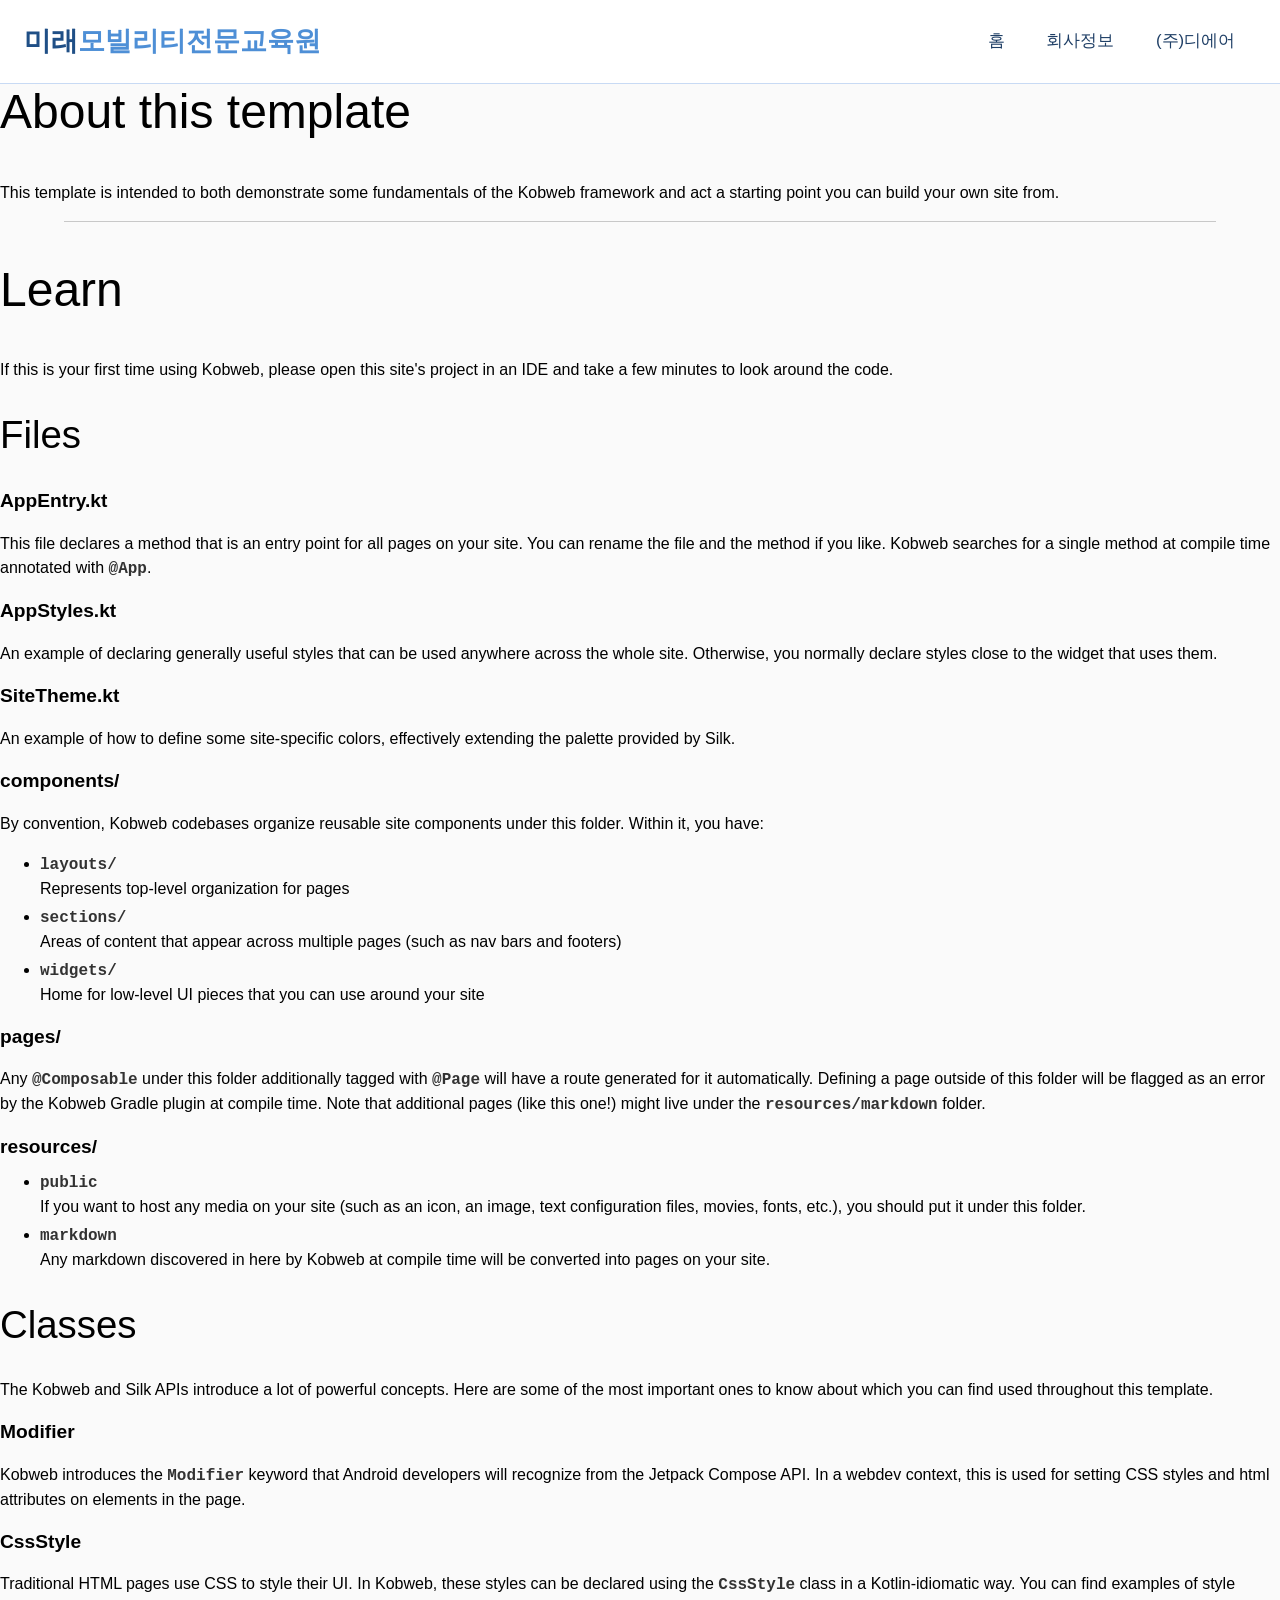
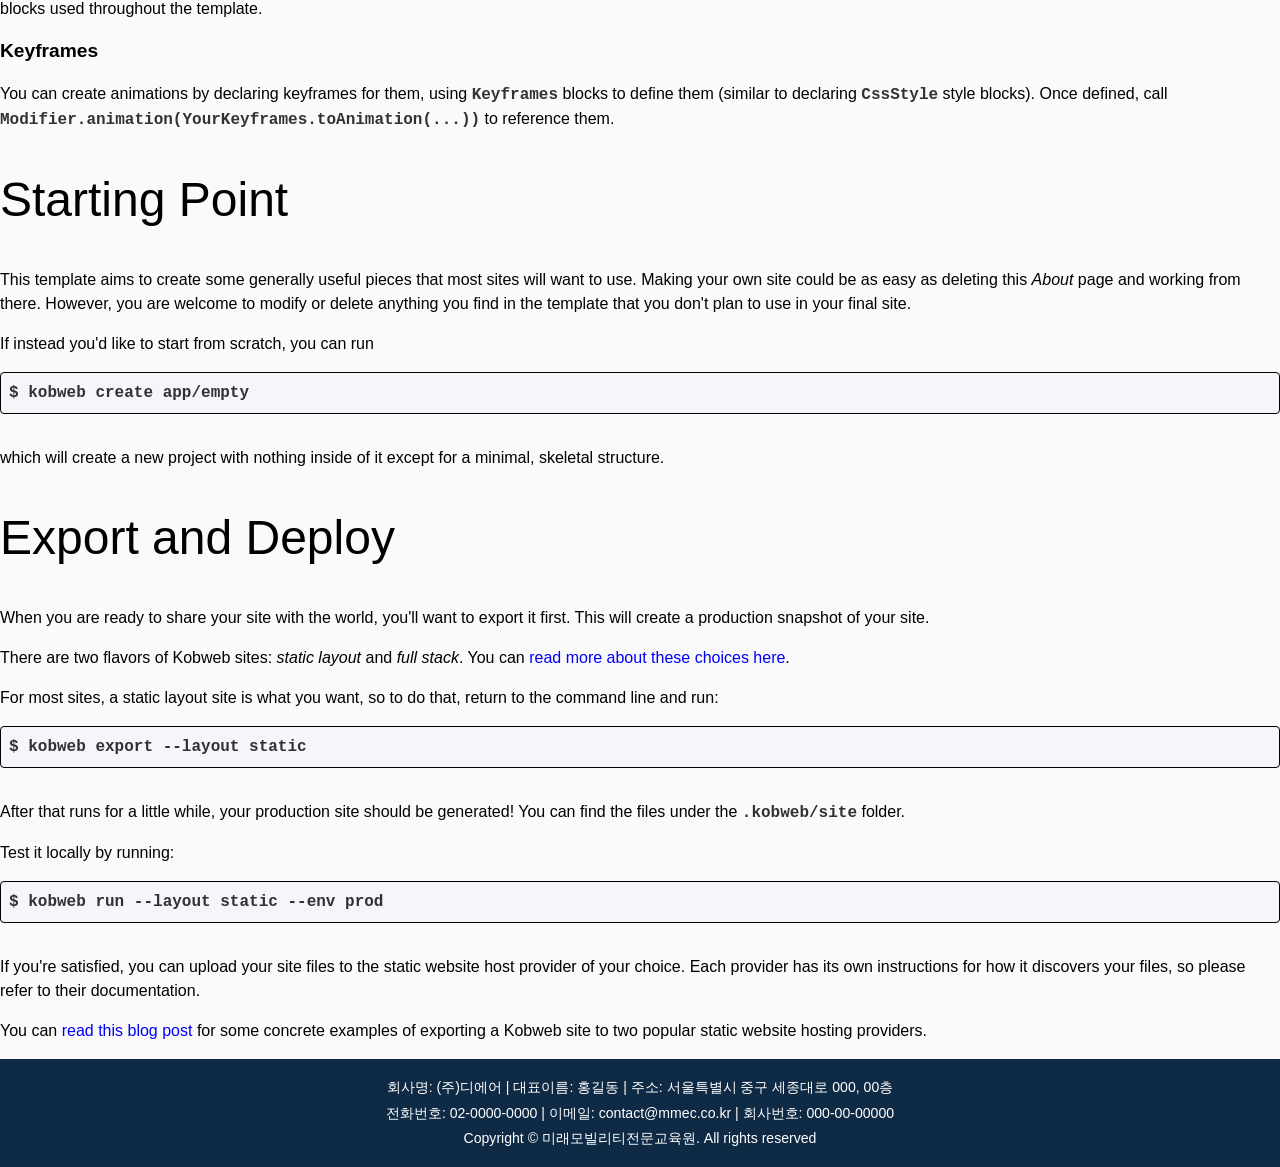
==== about.html @ 11bd6bbd "Add files via upload" ====
<!doctype html>
<html lang="en" class="silk-light">
 <head>
  <meta http-equiv="Content-Type" content="text/html; charset=UTF-8">
  <title>미래모빌리티전문교육원 - About</title>
  <meta content="Powered by Kobweb" name="description">
  <link href="/favicon.ico" rel="icon">
  <meta content="width=device-width, initial-scale=1" name="viewport">
 </head>
 <body>
  <div id="_kobweb-root" style="width: 100%; height: 100%;">
   <style>@layer reset-compat, reset, kobweb-compose-compat, kobweb-compose, base-compat, base, component-styles-compat, component-styles, component-variants-compat, component-variants, restricted-styles-compat, restricted-styles, general-styles-compat, general-styles;@layer reset {  html, body { padding: 0px; margin: 0px; }  * { box-sizing: border-box; }}</style>
   <style>@layer reset-compat, reset, kobweb-compose-compat, kobweb-compose, base-compat, base, component-styles-compat, component-styles, component-variants-compat, component-variants, restricted-styles-compat, restricted-styles, general-styles-compat, general-styles;@layer kobweb-compose {  .kobweb-box { display: grid; grid-template-columns: minmax(0px, 1fr); grid-template-rows: minmax(0px, 1fr); }  .kobweb-box > * { grid-area: 1 / 1; }  .kobweb-box.kobweb-align-top-start { place-items: start; }  .kobweb-box.kobweb-align-top-center { place-items: start center; }  .kobweb-box.kobweb-align-top-end { place-items: start end; }  .kobweb-box.kobweb-align-center-start { place-items: center start; }  .kobweb-box.kobweb-align-center { place-items: center; }  .kobweb-box.kobweb-align-center-end { place-items: center end; }  .kobweb-box.kobweb-align-bottom-start { place-items: end start; }  .kobweb-box.kobweb-align-bottom-center { place-items: end center; }  .kobweb-box.kobweb-align-bottom-end { place-items: end; }  .kobweb-box > .kobweb-align-top-start-self { place-self: start; }  .kobweb-box > .kobweb-align-top-center-self { place-self: start center; }  .kobweb-box > .kobweb-align-top-end-self { place-self: start end; }  .kobweb-box > .kobweb-align-center-start-self { place-self: center start; }  .kobweb-box > .kobweb-align-center-self { place-self: center; }  .kobweb-box > .kobweb-align-center-end-self { place-self: center end; }  .kobweb-box > .kobweb-align-bottom-start-self { place-self: end start; }  .kobweb-box > .kobweb-align-bottom-center-self { place-self: end center; }  .kobweb-box > .kobweb-align-bottom-end-self { place-self: end; }  .kobweb-col { display: flex; flex-direction: column; }  .kobweb-col.kobweb-arrange-top { justify-content: flex-start; }  .kobweb-col.kobweb-arrange-center { justify-content: center; }  .kobweb-col.kobweb-arrange-bottom { justify-content: flex-end; }  .kobweb-col.kobweb-arrange-space-evenly { justify-content: space-evenly; }  .kobweb-col.kobweb-arrange-space-between { justify-content: space-between; }  .kobweb-col.kobweb-arrange-space-around { justify-content: space-around; }  .kobweb-col.kobweb-align-start { align-items: flex-start; }  .kobweb-col.kobweb-align-center-horiz { align-items: center; }  .kobweb-col.kobweb-align-end { align-items: flex-end; }  .kobweb-col > .kobweb-align-start-self { align-self: flex-start; }  .kobweb-col > .kobweb-align-center-horiz-self { align-self: center; }  .kobweb-col > .kobweb-align-end-self { align-self: flex-end; }  .kobweb-row { display: flex; flex-direction: row; }  .kobweb-row.kobweb-arrange-start { justify-content: flex-start; }  .kobweb-row.kobweb-arrange-center { justify-content: center; }  .kobweb-row.kobweb-arrange-end { justify-content: flex-end; }  .kobweb-row.kobweb-arrange-space-evenly { justify-content: space-evenly; }  .kobweb-row.kobweb-arrange-space-between { justify-content: space-between; }  .kobweb-row.kobweb-arrange-space-around { justify-content: space-around; }  .kobweb-row.kobweb-align-top { align-items: flex-start; }  .kobweb-row.kobweb-align-center-vert { align-items: center; }  .kobweb-row.kobweb-align-bottom { align-items: flex-end; }  .kobweb-row > .kobweb-align-top-self { align-self: flex-start; }  .kobweb-row > .kobweb-align-center-vert-self { align-self: center; }  .kobweb-row > .kobweb-align-bottom-self { align-self: flex-end; }  .kobweb-spacer { flex-grow: 1; }  .kobweb-row.kobweb-arrange-spaced-by { column-gap: var(--kobweb-arrange-spaced-by); }  .kobweb-col.kobweb-arrange-spaced-by { row-gap: var(--kobweb-arrange-spaced-by); }}</style>
   <style>@layer reset-compat, reset, kobweb-compose-compat, kobweb-compose, base-compat, base, component-styles-compat, component-styles, component-variants-compat, component-variants, restricted-styles-compat, restricted-styles, general-styles-compat, general-styles;.silk-light { color-scheme: light; --silk-background-color: rgb(250, 250, 250); --silk-color: black; --silk-border-color: rgba(0, 0, 0, 0.2); --silk-focus-outline-color: rgba(33, 150, 243, 0.5); --silk-placeholder-color: rgb(158, 158, 158); --silk-button-background-default-color: rgb(204, 204, 204); --silk-button-background-hover-color: rgb(163, 163, 163); --silk-button-background-pressed-color: rgb(122, 122, 122); --silk-checkbox-icon-background-color: rgb(33, 150, 243); --silk-checkbox-icon-background-hover-color: rgb(30, 136, 229); --silk-checkbox-icon-color: white; --silk-input-border-hover-color: rgb(158, 158, 158); --silk-input-border-invalid-color: rgb(183, 28, 28); --silk-input-filled-color: rgb(238, 238, 238); --silk-input-filled-hover-color: rgb(214, 214, 214); --silk-input-filled-focus-color: transparent; --silk-overlay-background-color: rgba(0, 0, 0, 0.5); --silk-switch-thumb-color: white; --silk-tab-color: black; --silk-tab-background-color: white; --silk-tab-disabled-background-color: white; --silk-tab-hover-background-color: lightgray; --silk-tab-pressed-background-color: whitesmoke; --silk-tooltip-background-color: black; --silk-tooltip-color: white; }.silk-light { color-scheme: light; --silk-background-color: rgb(250, 250, 250); --silk-color: black; --silk-border-color: rgba(0, 0, 0, 0.2); --silk-focus-outline-color: rgba(33, 150, 243, 0.5); --silk-placeholder-color: rgb(158, 158, 158); --silk-button-background-default-color: rgb(204, 204, 204); --silk-button-background-hover-color: rgb(163, 163, 163); --silk-button-background-pressed-color: rgb(122, 122, 122); --silk-checkbox-icon-background-color: rgb(33, 150, 243); --silk-checkbox-icon-background-hover-color: rgb(30, 136, 229); --silk-checkbox-icon-color: white; --silk-input-border-hover-color: rgb(158, 158, 158); --silk-input-border-invalid-color: rgb(183, 28, 28); --silk-input-filled-color: rgb(238, 238, 238); --silk-input-filled-hover-color: rgb(214, 214, 214); --silk-input-filled-focus-color: transparent; --silk-overlay-background-color: rgba(0, 0, 0, 0.5); --silk-switch-thumb-color: white; --silk-tab-color: black; --silk-tab-background-color: white; --silk-tab-disabled-background-color: white; --silk-tab-hover-background-color: lightgray; --silk-tab-pressed-background-color: whitesmoke; --silk-tooltip-background-color: black; --silk-tooltip-color: white; }.silk-dark { color-scheme: dark; --silk-background-color: rgb(6, 8, 11); --silk-color: white; --silk-border-color: rgba(255, 255, 255, 0.2); --silk-focus-outline-color: rgba(33, 150, 243, 0.5); --silk-placeholder-color: rgb(158, 158, 158); --silk-button-background-default-color: rgb(51, 51, 51); --silk-button-background-hover-color: rgb(92, 92, 92); --silk-button-background-pressed-color: rgb(133, 133, 133); --silk-checkbox-icon-background-color: rgb(144, 202, 249); --silk-checkbox-icon-background-hover-color: rgb(100, 181, 246); --silk-checkbox-icon-color: black; --silk-input-border-hover-color: rgb(117, 117, 117); --silk-input-border-invalid-color: rgb(229, 115, 115); --silk-input-filled-color: rgb(33, 33, 33); --silk-input-filled-hover-color: rgb(56, 56, 56); --silk-input-filled-focus-color: transparent; --silk-overlay-background-color: rgba(255, 255, 255, 0.5); --silk-switch-thumb-color: white; --silk-tab-color: white; --silk-tab-background-color: black; --silk-tab-disabled-background-color: black; --silk-tab-hover-background-color: darkslategray; --silk-tab-pressed-background-color: darkgray; --silk-tooltip-background-color: white; --silk-tooltip-color: black; }.silk-dark { color-scheme: dark; --silk-background-color: rgb(6, 8, 11); --silk-color: white; --silk-border-color: rgba(255, 255, 255, 0.2); --silk-focus-outline-color: rgba(33, 150, 243, 0.5); --silk-placeholder-color: rgb(158, 158, 158); --silk-button-background-default-color: rgb(51, 51, 51); --silk-button-background-hover-color: rgb(92, 92, 92); --silk-button-background-pressed-color: rgb(133, 133, 133); --silk-checkbox-icon-background-color: rgb(144, 202, 249); --silk-checkbox-icon-background-hover-color: rgb(100, 181, 246); --silk-checkbox-icon-color: black; --silk-input-border-hover-color: rgb(117, 117, 117); --silk-input-border-invalid-color: rgb(229, 115, 115); --silk-input-filled-color: rgb(33, 33, 33); --silk-input-filled-hover-color: rgb(56, 56, 56); --silk-input-filled-focus-color: transparent; --silk-overlay-background-color: rgba(255, 255, 255, 0.5); --silk-switch-thumb-color: white; --silk-tab-color: white; --silk-tab-background-color: black; --silk-tab-disabled-background-color: black; --silk-tab-hover-background-color: darkslategray; --silk-tab-pressed-background-color: darkgray; --silk-tooltip-background-color: white; --silk-tooltip-color: black; }.silk-light { --silk-link-default-color: blue; --silk-link-visited-color: purple; }.silk-light { --silk-link-default-color: blue; --silk-link-visited-color: purple; }.silk-dark { --silk-link-default-color: cyan; --silk-link-visited-color: violet; }.silk-dark { --silk-link-default-color: cyan; --silk-link-visited-color: violet; }@media (prefers-reduced-motion: no-preference) {  html { scroll-behavior: smooth; }}@media (prefers-reduced-motion: no-preference) {  html { scroll-behavior: smooth; }}body { font-family: Pretendard, "Noto Sans KR", "Apple SD Gothic Neo", "Malgun Gothic", sans-serif; font-size: 16px; line-height: 1.5; }body { font-family: Pretendard, "Noto Sans KR", "Apple SD Gothic Neo", "Malgun Gothic", sans-serif; font-size: 16px; line-height: 1.5; }body { scroll-behavior: smooth; }body { scroll-behavior: smooth; }@keyframes silk-checkbox-enabled {   0% { opacity: 0; }  100% { opacity: 1; }}@scope (.silk-light, .silk-dark) {  @layer component-styles {  :where(&).silk-input, .silk-input { appearance: none; color: var(--silk-color); height: var(--silk-input-height); font-size: var(--silk-input-font-size); background-color: transparent; outline: transparent solid 0px; border: 0px solid transparent; transition: border-color var(--silk-input-color-transition-duration, var(--silk-transition-duration-normal, 200ms)), box-shadow var(--silk-input-color-transition-duration, var(--silk-transition-duration-normal, 200ms)), background-color var(--silk-input-color-transition-duration, var(--silk-transition-duration-normal, 200ms)); }}}@layer component-styles-compat {  .silk-input { appearance: none; color: var(--silk-color); height: var(--silk-input-height); font-size: var(--silk-input-font-size); background-color: transparent; outline: transparent solid 0px; border: 0px solid transparent; transition: border-color var(--silk-input-color-transition-duration, var(--silk-transition-duration-normal, 200ms)), box-shadow var(--silk-input-color-transition-duration, var(--silk-transition-duration-normal, 200ms)), background-color var(--silk-input-color-transition-duration, var(--silk-transition-duration-normal, 200ms)); }}@scope (.silk-light, .silk-dark) {  @layer component-styles {  :where(&).silk-input::placeholder, .silk-input::placeholder { opacity: var(--silk-input-placeholder-opacity, var(--silk-placeholder-opacity, 1)); color: var(--silk-input-placeholder-color, var(--silk-placeholder-color)); }}}@layer component-styles-compat {  .silk-input::placeholder { opacity: var(--silk-input-placeholder-opacity, var(--silk-placeholder-opacity, 1)); color: var(--silk-input-placeholder-color, var(--silk-placeholder-color)); }}@scope (.silk-light, .silk-dark) {  @layer component-styles {  :where(&).silk-input-group, .silk-input-group { outline: transparent solid 0px; border: 0px solid transparent; border-radius: var(--silk-input-border-radius); font-size: var(--silk-input-font-size); }}}@layer component-styles-compat {  .silk-input-group { outline: transparent solid 0px; border: 0px solid transparent; border-radius: var(--silk-input-border-radius); font-size: var(--silk-input-font-size); }}@scope (.silk-light, .silk-dark) {  @layer general-styles {  :where(&).silk-disabled, .silk-disabled { opacity: 0.5; cursor: not-allowed; }}}@layer general-styles-compat {  .silk-disabled { opacity: 0.5; cursor: not-allowed; }}@scope (.silk-light, .silk-dark) {  @layer general-styles {  :where(&).silk-smooth-color, .silk-smooth-color { transition: background-color var(--silk-smooth-color-transition-duration, var(--silk-transition-duration-normal, 200ms)); }}}@layer general-styles-compat {  .silk-smooth-color { transition: background-color var(--silk-smooth-color-transition-duration, var(--silk-transition-duration-normal, 200ms)); }}@scope (.silk-light, .silk-dark) {  @layer component-styles {  :where(&).silk-button, .silk-button { color: var(--silk-button-color, var(--silk-color)); background-color: var(--silk-button-background-default-color); line-height: 1.2; height: var(--silk-button-height); min-width: var(--silk-button-height); font-size: var(--silk-button-font-size); font-weight: 600; white-space: nowrap; padding: 0px var(--silk-button-padding-horizontal); vertical-align: middle; border-radius: 0.375rem; border-width: 0px; user-select: none; transition: background-color var(--silk-button-color-transition-duration, var(--silk-transition-duration-normal, 200ms)); }}}@layer component-styles-compat {  .silk-button { color: var(--silk-button-color, var(--silk-color)); background-color: var(--silk-button-background-default-color); line-height: 1.2; height: var(--silk-button-height); min-width: var(--silk-button-height); font-size: var(--silk-button-font-size); font-weight: 600; white-space: nowrap; padding: 0px var(--silk-button-padding-horizontal); vertical-align: middle; border-radius: 0.375rem; border-width: 0px; user-select: none; transition: background-color var(--silk-button-color-transition-duration, var(--silk-transition-duration-normal, 200ms)); }}@scope (.silk-light, .silk-dark) {  @layer component-styles {  :where(&).silk-button:hover:not([aria-disabled="true"]), .silk-button:hover:not([aria-disabled="true"]) { background-color: var(--silk-button-background-hover-color); cursor: pointer; }}}@layer component-styles-compat {  .silk-button:hover:not([aria-disabled="true"]) { background-color: var(--silk-button-background-hover-color); cursor: pointer; }}@scope (.silk-light, .silk-dark) {  @layer component-styles {  :where(&).silk-button:focus-visible:not([aria-disabled="true"]), .silk-button:focus-visible:not([aria-disabled="true"]) { outline: transparent solid 2px; box-shadow: 0px 0px 0 0.1875rem var(--silk-button-background-focus-color, var(--silk-focus-outline-color)); }}}@layer component-styles-compat {  .silk-button:focus-visible:not([aria-disabled="true"]) { outline: transparent solid 2px; box-shadow: 0px 0px 0 0.1875rem var(--silk-button-background-focus-color, var(--silk-focus-outline-color)); }}@scope (.silk-light, .silk-dark) {  @layer component-styles {  :where(&).silk-button:active:not([aria-disabled="true"]), .silk-button:active:not([aria-disabled="true"]) { background-color: var(--silk-button-background-pressed-color); }}}@layer component-styles-compat {  .silk-button:active:not([aria-disabled="true"]) { background-color: var(--silk-button-background-pressed-color); }}@scope (.silk-light, .silk-dark) {  @layer component-styles {  :where(&).silk-callout, .silk-callout { text-align: start; margin-block: 1em; }}}@layer component-styles-compat {  .silk-callout { text-align: start; margin-block: 1em; }}@scope (.silk-light, .silk-dark) {  @layer component-styles {  :where(&).silk-callout > .callout-title, .silk-callout > .callout-title { display: flex; align-items: center; font-weight: 500; font-size: var(--silk-callout-title-font-size); gap: var(--silk-callout-title-gap, 0.5rem); line-height: var(--silk-callout-title-line-height, 1); }}}@layer component-styles-compat {  .silk-callout > .callout-title { display: flex; align-items: center; font-weight: 500; font-size: var(--silk-callout-title-font-size); gap: var(--silk-callout-title-gap, 0.5rem); line-height: var(--silk-callout-title-line-height, 1); }}@scope (.silk-light, .silk-dark) {  @layer component-styles {  :where(&).silk-checkbox, .silk-checkbox { gap: var(--silk-checkbox-spacing, 0.5rem); user-select: none; font-size: var(--silk-checkbox-font-size); cursor: pointer; position: relative; }}}@layer component-styles-compat {  .silk-checkbox { gap: var(--silk-checkbox-spacing, 0.5rem); user-select: none; font-size: var(--silk-checkbox-font-size); cursor: pointer; position: relative; }}@scope (.silk-light, .silk-dark) {  @layer component-styles {  :where(&).silk-checkbox-icon-container, .silk-checkbox-icon-container { font-size: var(--silk-checkbox-icon-size); width: var(--silk-checkbox-size); height: var(--silk-checkbox-size); border: var(--silk-checkbox-border-width, 0.125rem) solid var(--silk-checkbox-border-color, var(--silk-border-color)); border-radius: var(--silk-checkbox-border-radius, 0.125rem); transition: background-color var(--silk-checkbox-transition-duration, var(--silk-transition-duration-very-fast, 100ms)), border-color var(--silk-checkbox-transition-duration, var(--silk-transition-duration-very-fast, 100ms)); }}}@layer component-styles-compat {  .silk-checkbox-icon-container { font-size: var(--silk-checkbox-icon-size); width: var(--silk-checkbox-size); height: var(--silk-checkbox-size); border: var(--silk-checkbox-border-width, 0.125rem) solid var(--silk-checkbox-border-color, var(--silk-border-color)); border-radius: var(--silk-checkbox-border-radius, 0.125rem); transition: background-color var(--silk-checkbox-transition-duration, var(--silk-transition-duration-very-fast, 100ms)), border-color var(--silk-checkbox-transition-duration, var(--silk-transition-duration-very-fast, 100ms)); }}@scope (.silk-light, .silk-dark) {  @layer component-styles {  :where(&).silk-checkbox-icon, .silk-checkbox-icon { width: var(--silk-checkbox-size); height: var(--silk-checkbox-size); color: var(--silk-checkbox-icon-color); }}}@layer component-styles-compat {  .silk-checkbox-icon { width: var(--silk-checkbox-size); height: var(--silk-checkbox-size); color: var(--silk-checkbox-icon-color); }}@scope (.silk-light, .silk-dark) {  @layer component-styles {  :where(&).silk-overlay, .silk-overlay { background-color: var(--silk-overlay-background-color); }}}@layer component-styles-compat {  .silk-overlay { background-color: var(--silk-overlay-background-color); }}@scope (.silk-light, .silk-dark) {  @layer component-styles {  :where(&).silk-popup, .silk-popup { transition: opacity var(--silk-popup-transition-duration, var(--silk-transition-duration-fast, 150ms)); }}}@layer component-styles-compat {  .silk-popup { transition: opacity var(--silk-popup-transition-duration, var(--silk-transition-duration-fast, 150ms)); }}@scope (.silk-light, .silk-dark) {  @layer component-styles {  :where(&).silk-simple-grid, .silk-simple-grid { display: grid; }}}@layer component-styles-compat {  .silk-simple-grid { display: grid; }}@scope (.silk-light, .silk-dark) {  @media (min-width: 0px) {  @layer component-styles {  :where(&).silk-simple-grid, .silk-simple-grid { grid-template-columns: repeat(var(--silk-simple-grid-col-count-zero), 1fr); }}}}@media (min-width: 0px) {  @layer component-styles-compat {  .silk-simple-grid { grid-template-columns: repeat(var(--silk-simple-grid-col-count-zero), 1fr); }}}@scope (.silk-light, .silk-dark) {  @media (min-width: 30rem) {  @layer component-styles {  :where(&).silk-simple-grid, .silk-simple-grid { grid-template-columns: repeat(var(--silk-simple-grid-col-count-sm), 1fr); }}}}@media (min-width: 30rem) {  @layer component-styles-compat {  .silk-simple-grid { grid-template-columns: repeat(var(--silk-simple-grid-col-count-sm), 1fr); }}}@scope (.silk-light, .silk-dark) {  @media (min-width: 48rem) {  @layer component-styles {  :where(&).silk-simple-grid, .silk-simple-grid { grid-template-columns: repeat(var(--silk-simple-grid-col-count-md), 1fr); }}}}@media (min-width: 48rem) {  @layer component-styles-compat {  .silk-simple-grid { grid-template-columns: repeat(var(--silk-simple-grid-col-count-md), 1fr); }}}@scope (.silk-light, .silk-dark) {  @media (min-width: 62rem) {  @layer component-styles {  :where(&).silk-simple-grid, .silk-simple-grid { grid-template-columns: repeat(var(--silk-simple-grid-col-count-lg), 1fr); }}}}@media (min-width: 62rem) {  @layer component-styles-compat {  .silk-simple-grid { grid-template-columns: repeat(var(--silk-simple-grid-col-count-lg), 1fr); }}}@scope (.silk-light, .silk-dark) {  @media (min-width: 80rem) {  @layer component-styles {  :where(&).silk-simple-grid, .silk-simple-grid { grid-template-columns: repeat(var(--silk-simple-grid-col-count-xl), 1fr); }}}}@media (min-width: 80rem) {  @layer component-styles-compat {  .silk-simple-grid { grid-template-columns: repeat(var(--silk-simple-grid-col-count-xl), 1fr); }}}@scope (.silk-light, .silk-dark) {  @media (min-width: 96rem) {  @layer component-styles {  :where(&).silk-simple-grid, .silk-simple-grid { grid-template-columns: repeat(var(--silk-simple-grid-col-count-xxl), 1fr); }}}}@media (min-width: 96rem) {  @layer component-styles-compat {  .silk-simple-grid { grid-template-columns: repeat(var(--silk-simple-grid-col-count-xxl), 1fr); }}}@scope (.silk-light, .silk-dark) {  @layer component-styles {  :where(&).silk-surface, .silk-surface { background-color: var(--silk-surface-background-color, var(--silk-background-color)); color: var(--silk-surface-color, var(--silk-color)); }}}@layer component-styles-compat {  .silk-surface { background-color: var(--silk-surface-background-color, var(--silk-background-color)); color: var(--silk-surface-color, var(--silk-color)); }}@scope (.silk-light, .silk-dark) {  @layer component-styles {  :where(&).silk-horizontal-divider, .silk-horizontal-divider { border-right: 0px; border-bottom: 0px; border-left: 0px; border-image: initial; border-top: 1px solid var(--silk-divider-color, var(--silk-border-color)); width: var(--silk-divider-length, 90%); }}}@layer component-styles-compat {  .silk-horizontal-divider { border-right: 0px; border-bottom: 0px; border-left: 0px; border-image: initial; border-top: 1px solid var(--silk-divider-color, var(--silk-border-color)); width: var(--silk-divider-length, 90%); }}@scope (.silk-light, .silk-dark) {  @layer component-styles {  :where(&).silk-vertical-divider, .silk-vertical-divider { border-top: 0px; border-right: 0px; border-bottom: 0px; border-image: initial; border-left: 1px solid var(--silk-divider-color, var(--silk-border-color)); height: var(--silk-divider-length, 90%); }}}@layer component-styles-compat {  .silk-vertical-divider { border-top: 0px; border-right: 0px; border-bottom: 0px; border-image: initial; border-left: 1px solid var(--silk-divider-color, var(--silk-border-color)); height: var(--silk-divider-length, 90%); }}@scope (.silk-light, .silk-dark) {  @layer component-styles {  :where(&).silk-switch, .silk-switch { position: relative; }}}@layer component-styles-compat {  .silk-switch { position: relative; }}@scope (.silk-light, .silk-dark) {  @layer component-styles {  :where(&).silk-switch-track, .silk-switch-track { width: var(--silk-switch-track-width); min-width: var(--silk-switch-track-width); height: var(--silk-switch-track-height); min-height: var(--silk-switch-track-height); padding: var(--silk-switch-track-padding); border-radius: var(--silk-switch-border-radius, 9999px); background-color: var(--silk-switch-track-background-color); transition: background-color var(--silk-switch-transition-duration, var(--silk-transition-duration-fast, 150ms)); box-sizing: content-box; }}}@layer component-styles-compat {  .silk-switch-track { width: var(--silk-switch-track-width); min-width: var(--silk-switch-track-width); height: var(--silk-switch-track-height); min-height: var(--silk-switch-track-height); padding: var(--silk-switch-track-padding); border-radius: var(--silk-switch-border-radius, 9999px); background-color: var(--silk-switch-track-background-color); transition: background-color var(--silk-switch-transition-duration, var(--silk-transition-duration-fast, 150ms)); box-sizing: content-box; }}@scope (.silk-light, .silk-dark) {  @layer component-styles {  :where(&).silk-switch-track:hover:not([aria-disabled="true"]), .silk-switch-track:hover:not([aria-disabled="true"]) { cursor: pointer; }}}@layer component-styles-compat {  .silk-switch-track:hover:not([aria-disabled="true"]) { cursor: pointer; }}@scope (.silk-light, .silk-dark) {  @layer component-styles {  :where(&).silk-switch-thumb, .silk-switch-thumb { width: var(--silk-switch-track-height); height: var(--silk-switch-track-height); border-radius: var(--silk-switch-border-radius, 9999px); background-color: var(--silk-switch-thumb-color); translate: var(--silk-switch-thumb-offset); transition: translate var(--silk-switch-transition-duration, var(--silk-transition-duration-fast, 150ms)); }}}@layer component-styles-compat {  .silk-switch-thumb { width: var(--silk-switch-track-height); height: var(--silk-switch-track-height); border-radius: var(--silk-switch-border-radius, 9999px); background-color: var(--silk-switch-thumb-color); translate: var(--silk-switch-thumb-offset); transition: translate var(--silk-switch-transition-duration, var(--silk-transition-duration-fast, 150ms)); }}@scope (.silk-light, .silk-dark) {  @layer component-styles {  :where(&).silk-tabs-tab-row, .silk-tabs-tab-row { width: 100%; border-bottom: var(--silk-tab-border-thickness, 2px) solid var(--silk-tab-border-color, var(--silk-border-color)); }}}@layer component-styles-compat {  .silk-tabs-tab-row { width: 100%; border-bottom: var(--silk-tab-border-thickness, 2px) solid var(--silk-tab-border-color, var(--silk-border-color)); }}@scope (.silk-light, .silk-dark) {  @layer component-styles {  :where(&).silk-tabs-tab, .silk-tabs-tab { cursor: pointer; transition: background-color var(--silk-tab-color-transition-duration, var(--silk-transition-duration-normal, 200ms)), color var(--silk-tab-color-transition-duration, var(--silk-transition-duration-normal, 200ms)), border-color var(--silk-tab-color-transition-duration, var(--silk-transition-duration-normal, 200ms)); background-color: var(--silk-tab-background-color); color: var(--silk-tab-color); user-select: none; padding: 0.5rem; margin: 0px 0px calc(-1 * var(--silk-tab-border-thickness, 2px)); border-bottom: var(--silk-tab-border-thickness, 2px) solid var(--silk-tab-border-color, var(--silk-border-color)); }}}@layer component-styles-compat {  .silk-tabs-tab { cursor: pointer; transition: background-color var(--silk-tab-color-transition-duration, var(--silk-transition-duration-normal, 200ms)), color var(--silk-tab-color-transition-duration, var(--silk-transition-duration-normal, 200ms)), border-color var(--silk-tab-color-transition-duration, var(--silk-transition-duration-normal, 200ms)); background-color: var(--silk-tab-background-color); color: var(--silk-tab-color); user-select: none; padding: 0.5rem; margin: 0px 0px calc(-1 * var(--silk-tab-border-thickness, 2px)); border-bottom: var(--silk-tab-border-thickness, 2px) solid var(--silk-tab-border-color, var(--silk-border-color)); }}@scope (.silk-light, .silk-dark) {  @layer component-styles {  :where(&).silk-tabs-tab[aria-disabled="true"], .silk-tabs-tab[aria-disabled="true"] { background-color: var(--silk-tab-disabled-background-color); cursor: not-allowed; }}}@layer component-styles-compat {  .silk-tabs-tab[aria-disabled="true"] { background-color: var(--silk-tab-disabled-background-color); cursor: not-allowed; }}@scope (.silk-light, .silk-dark) {  @layer component-styles {  :where(&).silk-tabs-tab:hover:not([aria-disabled="true"]), .silk-tabs-tab:hover:not([aria-disabled="true"]) { background-color: var(--silk-tab-hover-background-color); }}}@layer component-styles-compat {  .silk-tabs-tab:hover:not([aria-disabled="true"]) { background-color: var(--silk-tab-hover-background-color); }}@scope (.silk-light, .silk-dark) {  @layer component-styles {  :where(&).silk-tabs-tab:active:not([aria-disabled="true"]), .silk-tabs-tab:active:not([aria-disabled="true"]) { background-color: var(--silk-tab-pressed-background-color); }}}@layer component-styles-compat {  .silk-tabs-tab:active:not([aria-disabled="true"]) { background-color: var(--silk-tab-pressed-background-color); }}@scope (.silk-light, .silk-dark) {  @layer component-styles {  :where(&).silk-tabs-panel, .silk-tabs-panel { padding: 1rem; width: 100%; flex-grow: 1; overflow-y: auto; }}}@layer component-styles-compat {  .silk-tabs-panel { padding: 1rem; width: 100%; flex-grow: 1; overflow-y: auto; }}@scope (.silk-light, .silk-dark) {  @layer component-styles {  :where(&).silk-tooltip-arrow, .silk-tooltip-arrow { position: absolute; border-width: 5px; border-style: solid; }}}@layer component-styles-compat {  .silk-tooltip-arrow { position: absolute; border-width: 5px; border-style: solid; }}@scope (.silk-light, .silk-dark) {  @layer component-styles {  :where(&).silk-tooltip, .silk-tooltip { position: relative; background-color: var(--silk-tooltip-background-color); color: var(--silk-tooltip-color); border-radius: 6px; }}}@layer component-styles-compat {  .silk-tooltip { position: relative; background-color: var(--silk-tooltip-background-color); color: var(--silk-tooltip-color); border-radius: 6px; }}@scope (.silk-light, .silk-dark) {  @layer component-styles {  :where(&).silk-tooltip-text, .silk-tooltip-text { padding: 5px; }}}@layer component-styles-compat {  .silk-tooltip-text { padding: 5px; }}@scope (.silk-light, .silk-dark) {  @layer restricted-styles {  :where(&).silk-button-size_xs, .silk-button-size_xs { --silk-button-font-size: var(--silk-font-size-xs, 0.75rem); --silk-button-height: 1.5rem; --silk-button-padding-horizontal: 0.5rem; }}}@layer restricted-styles-compat {  .silk-button-size_xs { --silk-button-font-size: var(--silk-font-size-xs, 0.75rem); --silk-button-height: 1.5rem; --silk-button-padding-horizontal: 0.5rem; }}@scope (.silk-light, .silk-dark) {  @layer restricted-styles {  :where(&).silk-button-size_sm, .silk-button-size_sm { --silk-button-font-size: var(--silk-font-size-sm, 0.875rem); --silk-button-height: 2rem; --silk-button-padding-horizontal: 0.75rem; }}}@layer restricted-styles-compat {  .silk-button-size_sm { --silk-button-font-size: var(--silk-font-size-sm, 0.875rem); --silk-button-height: 2rem; --silk-button-padding-horizontal: 0.75rem; }}@scope (.silk-light, .silk-dark) {  @layer restricted-styles {  :where(&).silk-button-size_md, .silk-button-size_md { --silk-button-font-size: var(--silk-font-size-md, 1rem); --silk-button-height: 2.5rem; --silk-button-padding-horizontal: 1rem; }}}@layer restricted-styles-compat {  .silk-button-size_md { --silk-button-font-size: var(--silk-font-size-md, 1rem); --silk-button-height: 2.5rem; --silk-button-padding-horizontal: 1rem; }}@scope (.silk-light, .silk-dark) {  @layer restricted-styles {  :where(&).silk-button-size_lg, .silk-button-size_lg { --silk-button-font-size: var(--silk-font-size-lg, 1.125rem); --silk-button-height: 3rem; --silk-button-padding-horizontal: 1.5rem; }}}@layer restricted-styles-compat {  .silk-button-size_lg { --silk-button-font-size: var(--silk-font-size-lg, 1.125rem); --silk-button-height: 3rem; --silk-button-padding-horizontal: 1.5rem; }}@scope (.silk-light, .silk-dark) {  @layer restricted-styles {  :where(&).silk-checkbox-size_sm, .silk-checkbox-size_sm { --silk-checkbox-size: 0.875rem; --silk-checkbox-icon-size: 0.45rem; --silk-checkbox-font-size: var(--silk-font-size-sm, 0.875rem); }}}@layer restricted-styles-compat {  .silk-checkbox-size_sm { --silk-checkbox-size: 0.875rem; --silk-checkbox-icon-size: 0.45rem; --silk-checkbox-font-size: var(--silk-font-size-sm, 0.875rem); }}@scope (.silk-light, .silk-dark) {  @layer restricted-styles {  :where(&).silk-checkbox-size_md, .silk-checkbox-size_md { --silk-checkbox-size: 1rem; --silk-checkbox-icon-size: 0.625rem; --silk-checkbox-font-size: var(--silk-font-size-md, 1rem); }}}@layer restricted-styles-compat {  .silk-checkbox-size_md { --silk-checkbox-size: 1rem; --silk-checkbox-icon-size: 0.625rem; --silk-checkbox-font-size: var(--silk-font-size-md, 1rem); }}@scope (.silk-light, .silk-dark) {  @layer restricted-styles {  :where(&).silk-checkbox-size_lg, .silk-checkbox-size_lg { --silk-checkbox-size: 1.25rem; --silk-checkbox-icon-size: 0.8rem; --silk-checkbox-font-size: var(--silk-font-size-lg, 1.125rem); }}}@layer restricted-styles-compat {  .silk-checkbox-size_lg { --silk-checkbox-size: 1.25rem; --silk-checkbox-icon-size: 0.8rem; --silk-checkbox-font-size: var(--silk-font-size-lg, 1.125rem); }}@scope (.silk-light, .silk-dark) {  @layer restricted-styles {  :where(&).silk-input-size_xs, .silk-input-size_xs { --silk-input-font-size: var(--silk-font-size-xs, 0.75rem); --silk-input-height: 1.25rem; --silk-input-padding: 0.375rem; --silk-input-border-radius: var(--silk-border-radius-xs, 0.125rem); }}}@layer restricted-styles-compat {  .silk-input-size_xs { --silk-input-font-size: var(--silk-font-size-xs, 0.75rem); --silk-input-height: 1.25rem; --silk-input-padding: 0.375rem; --silk-input-border-radius: var(--silk-border-radius-xs, 0.125rem); }}@scope (.silk-light, .silk-dark) {  @layer restricted-styles {  :where(&).silk-input-size_sm, .silk-input-size_sm { --silk-input-font-size: var(--silk-font-size-sm, 0.875rem); --silk-input-height: 1.75rem; --silk-input-padding: 0.5rem; --silk-input-border-radius: var(--silk-border-radius-sm, 0.25rem); }}}@layer restricted-styles-compat {  .silk-input-size_sm { --silk-input-font-size: var(--silk-font-size-sm, 0.875rem); --silk-input-height: 1.75rem; --silk-input-padding: 0.5rem; --silk-input-border-radius: var(--silk-border-radius-sm, 0.25rem); }}@scope (.silk-light, .silk-dark) {  @layer restricted-styles {  :where(&).silk-input-size_md, .silk-input-size_md { --silk-input-font-size: var(--silk-font-size-md, 1rem); --silk-input-height: 2.25rem; --silk-input-padding: 0.625rem; --silk-input-border-radius: var(--silk-border-radius-md, 0.375rem); }}}@layer restricted-styles-compat {  .silk-input-size_md { --silk-input-font-size: var(--silk-font-size-md, 1rem); --silk-input-height: 2.25rem; --silk-input-padding: 0.625rem; --silk-input-border-radius: var(--silk-border-radius-md, 0.375rem); }}@scope (.silk-light, .silk-dark) {  @layer restricted-styles {  :where(&).silk-input-size_lg, .silk-input-size_lg { --silk-input-font-size: var(--silk-font-size-lg, 1.125rem); --silk-input-height: 2.5rem; --silk-input-padding: 0.75rem; --silk-input-border-radius: var(--silk-border-radius-md, 0.375rem); }}}@layer restricted-styles-compat {  .silk-input-size_lg { --silk-input-font-size: var(--silk-font-size-lg, 1.125rem); --silk-input-height: 2.5rem; --silk-input-padding: 0.75rem; --silk-input-border-radius: var(--silk-border-radius-md, 0.375rem); }}@scope (.silk-light, .silk-dark) {  @layer restricted-styles {  :where(&).silk-switch-size_sm, .silk-switch-size_sm { --silk-switch-track-width: 1.375rem; --silk-switch-track-height: 0.75rem; --silk-switch-track-padding: 0.188rem; }}}@layer restricted-styles-compat {  .silk-switch-size_sm { --silk-switch-track-width: 1.375rem; --silk-switch-track-height: 0.75rem; --silk-switch-track-padding: 0.188rem; }}@scope (.silk-light, .silk-dark) {  @layer restricted-styles {  :where(&).silk-switch-size_md, .silk-switch-size_md { --silk-switch-track-width: 1.875rem; --silk-switch-track-height: 1rem; --silk-switch-track-padding: 0.188rem; }}}@layer restricted-styles-compat {  .silk-switch-size_md { --silk-switch-track-width: 1.875rem; --silk-switch-track-height: 1rem; --silk-switch-track-padding: 0.188rem; }}@scope (.silk-light, .silk-dark) {  @layer restricted-styles {  :where(&).silk-switch-size_lg, .silk-switch-size_lg { --silk-switch-track-width: 2.875rem; --silk-switch-track-height: 1.5rem; --silk-switch-track-padding: 0.188rem; }}}@layer restricted-styles-compat {  .silk-switch-size_lg { --silk-switch-track-width: 2.875rem; --silk-switch-track-height: 1.5rem; --silk-switch-track-padding: 0.188rem; }}@scope (.silk-light) to (.silk-dark) {  @layer restricted-styles {  :where(&).silk-callout-type_caution, .silk-callout-type_caution { --silk-callout-color: crimson; --silk-callout-background-color: rgba(220, 20, 60, 0.15); }}}@scope (.silk-dark) to (.silk-light) {  @layer restricted-styles {  :where(&).silk-callout-type_caution, .silk-callout-type_caution { --silk-callout-color: red; --silk-callout-background-color: rgba(255, 0, 0, 0.2); }}}@layer restricted-styles-compat {  .silk-callout-type_caution_light { --silk-callout-color: crimson; --silk-callout-background-color: rgba(220, 20, 60, 0.15); }}@layer restricted-styles-compat {  .silk-callout-type_caution_dark { --silk-callout-color: red; --silk-callout-background-color: rgba(255, 0, 0, 0.2); }}@scope (.silk-light) to (.silk-dark) {  @layer restricted-styles {  :where(&).silk-callout-type_important, .silk-callout-type_important { --silk-callout-color: darkorchid; --silk-callout-background-color: rgba(153, 50, 204, 0.15); }}}@scope (.silk-dark) to (.silk-light) {  @layer restricted-styles {  :where(&).silk-callout-type_important, .silk-callout-type_important { --silk-callout-color: darkorchid; --silk-callout-background-color: rgba(153, 50, 204, 0.2); }}}@layer restricted-styles-compat {  .silk-callout-type_important_light { --silk-callout-color: darkorchid; --silk-callout-background-color: rgba(153, 50, 204, 0.15); }}@layer restricted-styles-compat {  .silk-callout-type_important_dark { --silk-callout-color: darkorchid; --silk-callout-background-color: rgba(153, 50, 204, 0.2); }}@scope (.silk-light) to (.silk-dark) {  @layer restricted-styles {  :where(&).silk-callout-type_note, .silk-callout-type_note { --silk-callout-color: dodgerblue; --silk-callout-background-color: rgba(30, 144, 255, 0.15); }}}@scope (.silk-dark) to (.silk-light) {  @layer restricted-styles {  :where(&).silk-callout-type_note, .silk-callout-type_note { --silk-callout-color: dodgerblue; --silk-callout-background-color: rgba(30, 144, 255, 0.2); }}}@layer restricted-styles-compat {  .silk-callout-type_note_light { --silk-callout-color: dodgerblue; --silk-callout-background-color: rgba(30, 144, 255, 0.15); }}@layer restricted-styles-compat {  .silk-callout-type_note_dark { --silk-callout-color: dodgerblue; --silk-callout-background-color: rgba(30, 144, 255, 0.2); }}@scope (.silk-light) to (.silk-dark) {  @layer restricted-styles {  :where(&).silk-callout-type_question, .silk-callout-type_question { --silk-callout-color: seagreen; --silk-callout-background-color: rgba(46, 139, 87, 0.15); }}}@scope (.silk-dark) to (.silk-light) {  @layer restricted-styles {  :where(&).silk-callout-type_question, .silk-callout-type_question { --silk-callout-color: aquamarine; --silk-callout-background-color: rgba(127, 255, 212, 0.2); }}}@layer restricted-styles-compat {  .silk-callout-type_question_light { --silk-callout-color: seagreen; --silk-callout-background-color: rgba(46, 139, 87, 0.15); }}@layer restricted-styles-compat {  .silk-callout-type_question_dark { --silk-callout-color: aquamarine; --silk-callout-background-color: rgba(127, 255, 212, 0.2); }}@scope (.silk-light) to (.silk-dark) {  @layer restricted-styles {  :where(&).silk-callout-type_quote, .silk-callout-type_quote { --silk-callout-color: gray; --silk-callout-background-color: rgba(128, 128, 128, 0.15); }}}@scope (.silk-dark) to (.silk-light) {  @layer restricted-styles {  :where(&).silk-callout-type_quote, .silk-callout-type_quote { --silk-callout-color: gray; --silk-callout-background-color: rgba(128, 128, 128, 0.2); }}}@layer restricted-styles-compat {  .silk-callout-type_quote_light { --silk-callout-color: gray; --silk-callout-background-color: rgba(128, 128, 128, 0.15); }}@layer restricted-styles-compat {  .silk-callout-type_quote_dark { --silk-callout-color: gray; --silk-callout-background-color: rgba(128, 128, 128, 0.2); }}@scope (.silk-light) to (.silk-dark) {  @layer restricted-styles {  :where(&).silk-callout-type_tip, .silk-callout-type_tip { --silk-callout-color: limegreen; --silk-callout-background-color: rgba(50, 205, 50, 0.15); }}}@scope (.silk-dark) to (.silk-light) {  @layer restricted-styles {  :where(&).silk-callout-type_tip, .silk-callout-type_tip { --silk-callout-color: limegreen; --silk-callout-background-color: rgba(50, 205, 50, 0.2); }}}@layer restricted-styles-compat {  .silk-callout-type_tip_light { --silk-callout-color: limegreen; --silk-callout-background-color: rgba(50, 205, 50, 0.15); }}@layer restricted-styles-compat {  .silk-callout-type_tip_dark { --silk-callout-color: limegreen; --silk-callout-background-color: rgba(50, 205, 50, 0.2); }}@scope (.silk-light) to (.silk-dark) {  @layer restricted-styles {  :where(&).silk-callout-type_warning, .silk-callout-type_warning { --silk-callout-color: darkorange; --silk-callout-background-color: rgba(255, 140, 0, 0.15); }}}@scope (.silk-dark) to (.silk-light) {  @layer restricted-styles {  :where(&).silk-callout-type_warning, .silk-callout-type_warning { --silk-callout-color: orange; --silk-callout-background-color: rgba(255, 165, 0, 0.2); }}}@layer restricted-styles-compat {  .silk-callout-type_warning_light { --silk-callout-color: darkorange; --silk-callout-background-color: rgba(255, 140, 0, 0.15); }}@layer restricted-styles-compat {  .silk-callout-type_warning_dark { --silk-callout-color: orange; --silk-callout-background-color: rgba(255, 165, 0, 0.2); }}@scope (.silk-light, .silk-dark) {  @layer component-styles {  :where(&).silk-link, .silk-link { text-decoration-line: none; }}}@layer component-styles-compat {  .silk-link { text-decoration-line: none; }}@scope (.silk-light, .silk-dark) {  @layer component-styles {  :where(&).silk-link:link, .silk-link:link { color: var(--silk-link-default-color); }}}@layer component-styles-compat {  .silk-link:link { color: var(--silk-link-default-color); }}@scope (.silk-light, .silk-dark) {  @layer component-styles {  :where(&).silk-link:visited, .silk-link:visited { color: var(--silk-link-visited-color); }}}@layer component-styles-compat {  .silk-link:visited { color: var(--silk-link-visited-color); }}@scope (.silk-light, .silk-dark) {  @layer component-styles {  :where(&).silk-link:hover, .silk-link:hover { text-decoration-line: underline; }}}@layer component-styles-compat {  .silk-link:hover { text-decoration-line: underline; }}@scope (.silk-light, .silk-dark) {  @layer component-styles {  :where(&).silk-toc, .silk-toc { list-style: none; text-align: start; padding: 0rem; }}}@layer component-styles-compat {  .silk-toc { list-style: none; text-align: start; padding: 0rem; }}@scope (.silk-light, .silk-dark) {  @layer general-styles {  :where(&).headline-text, .headline-text { font-size: 3rem; text-align: start; line-height: 1.2; }}}@layer general-styles-compat {  .headline-text { font-size: 3rem; text-align: start; line-height: 1.2; }}@scope (.silk-light) to (.silk-dark) {  @layer general-styles {  :where(&).subheadline-text, .subheadline-text { font-size: 1rem; text-align: start; color: rgba(0, 0, 0, 0.8); }}}@scope (.silk-dark) to (.silk-light) {  @layer general-styles {  :where(&).subheadline-text, .subheadline-text { font-size: 1rem; text-align: start; color: rgba(255, 255, 255, 0.8); }}}@layer general-styles-compat {  .subheadline-text_light { font-size: 1rem; text-align: start; color: rgba(0, 0, 0, 0.8); }}@layer general-styles-compat {  .subheadline-text_dark { font-size: 1rem; text-align: start; color: rgba(255, 255, 255, 0.8); }}@scope (.silk-light, .silk-dark) {  @layer general-styles {  :where(&).header-menu-item, .header-menu-item { height: 5.2rem; display: flex; justify-content: center; align-items: center; border-bottom: 3px solid transparent; }}}@layer general-styles-compat {  .header-menu-item { height: 5.2rem; display: flex; justify-content: center; align-items: center; border-bottom: 3px solid transparent; }}@scope (.silk-light) to (.silk-dark) {  @layer general-styles {  :where(&).header-menu-item:hover, .header-menu-item:hover { border-bottom: 3px solid rgb(78, 143, 214); }}}@scope (.silk-dark) to (.silk-light) {  @layer general-styles {  :where(&).header-menu-item:hover, .header-menu-item:hover { border-bottom: 3px solid rgb(119, 181, 255); }}}@layer general-styles-compat {  .header-menu-item_light:hover { border-bottom: 3px solid rgb(78, 143, 214); }}@layer general-styles-compat {  .header-menu-item_dark:hover { border-bottom: 3px solid rgb(119, 181, 255); }}@scope (.silk-light, .silk-dark) {  @layer general-styles {  :where(&).markdown, .markdown { width: 100%; height: 100%; }}}@layer general-styles-compat {  .markdown { width: 100%; height: 100%; }}@scope (.silk-light, .silk-dark) {  @layer general-styles {  :where(&).markdown h1, .markdown h1 { font-size: 3rem; font-weight: 400; margin: 0px 0px 2.5rem; line-height: 1.2; }}}@layer general-styles-compat {  .markdown h1 { font-size: 3rem; font-weight: 400; margin: 0px 0px 2.5rem; line-height: 1.2; }}@scope (.silk-light, .silk-dark) {  @layer general-styles {  :where(&).markdown h2, .markdown h2 { font-size: 3rem; font-weight: 300; margin: 2rem 0px; }}}@layer general-styles-compat {  .markdown h2 { font-size: 3rem; font-weight: 300; margin: 2rem 0px; }}@scope (.silk-light, .silk-dark) {  @layer general-styles {  :where(&).markdown h3, .markdown h3 { font-size: 2.4rem; font-weight: 300; margin: 1.5rem 0px; }}}@layer general-styles-compat {  .markdown h3 { font-size: 2.4rem; font-weight: 300; margin: 1.5rem 0px; }}@scope (.silk-light, .silk-dark) {  @layer general-styles {  :where(&).markdown h4, .markdown h4 { font-size: 1.2rem; font-weight: bolder; margin: 1rem 0px 0.5rem; }}}@layer general-styles-compat {  .markdown h4 { font-size: 1.2rem; font-weight: bolder; margin: 1rem 0px 0.5rem; }}@scope (.silk-light, .silk-dark) {  @layer general-styles {  :where(&).markdown ul, .markdown ul { width: 100%; overflow-wrap: break-word; }}}@layer general-styles-compat {  .markdown ul { width: 100%; overflow-wrap: break-word; }}@scope (.silk-light, .silk-dark) {  @layer general-styles {  :where(&).markdown :is(li, ol, ul), .markdown :is(li, ol, ul) { margin: 0px 0px 0.25rem; }}}@layer general-styles-compat {  .markdown :is(li, ol, ul) { margin: 0px 0px 0.25rem; }}@scope (.silk-light) to (.silk-dark) {  @layer general-styles {  :where(&).markdown code, .markdown code { color: rgba(0, 0, 0, 0.8); font-weight: bolder; }}}@scope (.silk-dark) to (.silk-light) {  @layer general-styles {  :where(&).markdown code, .markdown code { color: rgba(255, 255, 255, 0.8); font-weight: bolder; }}}@layer general-styles-compat {  .markdown_light code { color: rgba(0, 0, 0, 0.8); font-weight: bolder; }}@layer general-styles-compat {  .markdown_dark code { color: rgba(255, 255, 255, 0.8); font-weight: bolder; }}@scope (.silk-light, .silk-dark) {  @layer general-styles {  :where(&).markdown pre, .markdown pre { margin: 0.5rem 0px 2rem; width: 100%; }}}@layer general-styles-compat {  .markdown pre { margin: 0.5rem 0px 2rem; width: 100%; }}@scope (.silk-light) to (.silk-dark) {  @layer general-styles {  :where(&).markdown pre > code, .markdown pre > code { display: block; width: 100%; background-color: rgb(244, 246, 250); border: 1px solid black; border-radius: 0.25rem; padding: 0.5rem; font-size: 1rem; overflow-x: auto; }}}@scope (.silk-dark) to (.silk-light) {  @layer general-styles {  :where(&).markdown pre > code, .markdown pre > code { display: block; width: 100%; background-color: rgb(19, 23, 31); border: 1px solid white; border-radius: 0.25rem; padding: 0.5rem; font-size: 1rem; overflow-x: auto; }}}@layer general-styles-compat {  .markdown_light pre > code { display: block; width: 100%; background-color: rgb(244, 246, 250); border: 1px solid black; border-radius: 0.25rem; padding: 0.5rem; font-size: 1rem; overflow-x: auto; }}@layer general-styles-compat {  .markdown_dark pre > code { display: block; width: 100%; background-color: rgb(19, 23, 31); border: 1px solid white; border-radius: 0.25rem; padding: 0.5rem; font-size: 1rem; overflow-x: auto; }}@scope (.silk-light, .silk-dark) {  @layer component-variants {  :where(&).silk-input-outlined, .silk-input-outlined { padding-inline: var(--silk-input-padding) var(--silk-input-padding); border-radius: var(--silk-input-border-radius); border: 1px solid var(--silk-input-border-color, var(--silk-border-color)); }}}@layer component-variants-compat {  .silk-input-outlined { padding-inline: var(--silk-input-padding) var(--silk-input-padding); border-radius: var(--silk-input-border-radius); border: 1px solid var(--silk-input-border-color, var(--silk-border-color)); }}@scope (.silk-light, .silk-dark) {  @layer component-variants {  :where(&).silk-input-outlined[aria-invalid="true"], .silk-input-outlined[aria-invalid="true"] { border: 1px solid var(--silk-input-border-invalid-color); box-shadow: 0px 0px 0 1px var(--silk-input-border-invalid-color); }}}@layer component-variants-compat {  .silk-input-outlined[aria-invalid="true"] { border: 1px solid var(--silk-input-border-invalid-color); box-shadow: 0px 0px 0 1px var(--silk-input-border-invalid-color); }}@scope (.silk-light, .silk-dark) {  @layer component-variants {  :where(&).silk-input-outlined:hover:not(:disabled), .silk-input-outlined:hover:not(:disabled) { border-color: var(--silk-input-border-hover-color); }}}@layer component-variants-compat {  .silk-input-outlined:hover:not(:disabled) { border-color: var(--silk-input-border-hover-color); }}@scope (.silk-light, .silk-dark) {  @layer component-variants {  :where(&).silk-input-outlined:focus-visible:not(:disabled), .silk-input-outlined:focus-visible:not(:disabled) { border: 1px solid var(--silk-input-border-focus-color, var(--silk-focus-outline-color)); box-shadow: 0px 0px 0 1px var(--silk-input-border-focus-color, var(--silk-focus-outline-color)); }}}@layer component-variants-compat {  .silk-input-outlined:focus-visible:not(:disabled) { border: 1px solid var(--silk-input-border-focus-color, var(--silk-focus-outline-color)); box-shadow: 0px 0px 0 1px var(--silk-input-border-focus-color, var(--silk-focus-outline-color)); }}@scope (.silk-light, .silk-dark) {  @layer component-variants {  :where(&).silk-input-filled, .silk-input-filled { padding-inline: var(--silk-input-padding) var(--silk-input-padding); background-color: var(--silk-input-filled-color); border-radius: var(--silk-input-border-radius); border: 1px solid transparent; }}}@layer component-variants-compat {  .silk-input-filled { padding-inline: var(--silk-input-padding) var(--silk-input-padding); background-color: var(--silk-input-filled-color); border-radius: var(--silk-input-border-radius); border: 1px solid transparent; }}@scope (.silk-light, .silk-dark) {  @layer component-variants {  :where(&).silk-input-filled:hover:not(:disabled), .silk-input-filled:hover:not(:disabled) { background-color: var(--silk-input-filled-hover-color); }}}@layer component-variants-compat {  .silk-input-filled:hover:not(:disabled) { background-color: var(--silk-input-filled-hover-color); }}@scope (.silk-light, .silk-dark) {  @layer component-variants {  :where(&).silk-input-filled[aria-invalid="true"], .silk-input-filled[aria-invalid="true"] { border-color: var(--silk-input-border-invalid-color); box-shadow: 0px 0px 0 1px var(--silk-input-border-invalid-color); }}}@layer component-variants-compat {  .silk-input-filled[aria-invalid="true"] { border-color: var(--silk-input-border-invalid-color); box-shadow: 0px 0px 0 1px var(--silk-input-border-invalid-color); }}@scope (.silk-light, .silk-dark) {  @layer component-variants {  :where(&).silk-input-filled:focus-visible:not(:disabled), .silk-input-filled:focus-visible:not(:disabled) { background-color: var(--silk-input-filled-focus-color); border-color: var(--silk-input-border-focus-color, var(--silk-focus-outline-color)); box-shadow: 0px 0px 0 1px var(--silk-input-border-focus-color, var(--silk-focus-outline-color)); }}}@layer component-variants-compat {  .silk-input-filled:focus-visible:not(:disabled) { background-color: var(--silk-input-filled-focus-color); border-color: var(--silk-input-border-focus-color, var(--silk-focus-outline-color)); box-shadow: 0px 0px 0 1px var(--silk-input-border-focus-color, var(--silk-focus-outline-color)); }}@scope (.silk-light, .silk-dark) {  @layer component-variants {  :where(&).silk-input-flushed, .silk-input-flushed { border-bottom: 1px solid var(--silk-input-border-color, var(--silk-border-color)); }}}@layer component-variants-compat {  .silk-input-flushed { border-bottom: 1px solid var(--silk-input-border-color, var(--silk-border-color)); }}@scope (.silk-light, .silk-dark) {  @layer component-variants {  :where(&).silk-input-flushed[aria-invalid="true"], .silk-input-flushed[aria-invalid="true"] { border-color: var(--silk-input-border-invalid-color); box-shadow: 0px 1px var(--silk-input-border-invalid-color); }}}@layer component-variants-compat {  .silk-input-flushed[aria-invalid="true"] { border-color: var(--silk-input-border-invalid-color); box-shadow: 0px 1px var(--silk-input-border-invalid-color); }}@scope (.silk-light, .silk-dark) {  @layer component-variants {  :where(&).silk-input-flushed:hover:not(:disabled), .silk-input-flushed:hover:not(:disabled) { border-color: var(--silk-input-border-hover-color); }}}@layer component-variants-compat {  .silk-input-flushed:hover:not(:disabled) { border-color: var(--silk-input-border-hover-color); }}@scope (.silk-light, .silk-dark) {  @layer component-variants {  :where(&).silk-input-flushed:focus-visible:not(:disabled), .silk-input-flushed:focus-visible:not(:disabled) { border-color: var(--silk-input-border-focus-color, var(--silk-focus-outline-color)); box-shadow: 0px 1px var(--silk-input-border-focus-color, var(--silk-focus-outline-color)); }}}@layer component-variants-compat {  .silk-input-flushed:focus-visible:not(:disabled) { border-color: var(--silk-input-border-focus-color, var(--silk-focus-outline-color)); box-shadow: 0px 1px var(--silk-input-border-focus-color, var(--silk-focus-outline-color)); }}@scope (.silk-light, .silk-dark) {  @layer component-variants {  :where(&).silk-callout-left-bordered, .silk-callout-left-bordered { border-left: 0.25em solid var(--silk-callout-color); padding: 0.5rem 1rem; }}}@layer component-variants-compat {  .silk-callout-left-bordered { border-left: 0.25em solid var(--silk-callout-color); padding: 0.5rem 1rem; }}@scope (.silk-light, .silk-dark) {  @layer component-variants {  :where(&).silk-callout-left-bordered > .callout-title, .silk-callout-left-bordered > .callout-title { color: var(--silk-callout-color); margin-bottom: 1rem; }}}@layer component-variants-compat {  .silk-callout-left-bordered > .callout-title { color: var(--silk-callout-color); margin-bottom: 1rem; }}@scope (.silk-light, .silk-dark) {  @layer component-variants {  :where(&).silk-callout-left-bordered > .callout-body > p:first-child, .silk-callout-left-bordered > .callout-body > p:first-child { margin-block-start: 0px; }}}@layer component-variants-compat {  .silk-callout-left-bordered > .callout-body > p:first-child { margin-block-start: 0px; }}@scope (.silk-light, .silk-dark) {  @layer component-variants {  :where(&).silk-callout-left-bordered > .callout-body > p:last-child, .silk-callout-left-bordered > .callout-body > p:last-child { margin-block-end: 0px; }}}@layer component-variants-compat {  .silk-callout-left-bordered > .callout-body > p:last-child { margin-block-end: 0px; }}@scope (.silk-light, .silk-dark) {  @layer component-variants {  :where(&).silk-callout-left-bordered-filled, .silk-callout-left-bordered-filled { border-left: 0.25em solid var(--silk-callout-color); background-color: var(--silk-callout-background-color); border-radius: 4px; padding: 0.75rem 1rem; box-shadow: rgba(0, 0, 0, 0.12) 0px 1px 2px, rgba(0, 0, 0, 0.08) 0px 3px 10px; }}}@layer component-variants-compat {  .silk-callout-left-bordered-filled { border-left: 0.25em solid var(--silk-callout-color); background-color: var(--silk-callout-background-color); border-radius: 4px; padding: 0.75rem 1rem; box-shadow: rgba(0, 0, 0, 0.12) 0px 1px 2px, rgba(0, 0, 0, 0.08) 0px 3px 10px; }}@scope (.silk-light, .silk-dark) {  @layer component-variants {  :where(&).silk-callout-left-bordered-filled > .callout-title, .silk-callout-left-bordered-filled > .callout-title { color: var(--silk-callout-color); margin-bottom: 0.75rem; }}}@layer component-variants-compat {  .silk-callout-left-bordered-filled > .callout-title { color: var(--silk-callout-color); margin-bottom: 0.75rem; }}@scope (.silk-light, .silk-dark) {  @layer component-variants {  :where(&).silk-callout-left-bordered-filled > .callout-body > p:first-child, .silk-callout-left-bordered-filled > .callout-body > p:first-child { margin-block-start: 0px; }}}@layer component-variants-compat {  .silk-callout-left-bordered-filled > .callout-body > p:first-child { margin-block-start: 0px; }}@scope (.silk-light, .silk-dark) {  @layer component-variants {  :where(&).silk-callout-left-bordered-filled > .callout-body > p:last-child, .silk-callout-left-bordered-filled > .callout-body > p:last-child { margin-block-end: 0px; }}}@layer component-variants-compat {  .silk-callout-left-bordered-filled > .callout-body > p:last-child { margin-block-end: 0px; }}@scope (.silk-light, .silk-dark) {  @layer component-variants {  :where(&).silk-callout-outlined, .silk-callout-outlined { border: 1px solid var(--silk-callout-color); border-radius: 0.2rem; }}}@layer component-variants-compat {  .silk-callout-outlined { border: 1px solid var(--silk-callout-color); border-radius: 0.2rem; }}@scope (.silk-light, .silk-dark) {  @layer component-variants {  :where(&).silk-callout-outlined > .callout-title, .silk-callout-outlined > .callout-title { background-color: var(--silk-callout-background-color); padding: 0.75rem; }}}@layer component-variants-compat {  .silk-callout-outlined > .callout-title { background-color: var(--silk-callout-background-color); padding: 0.75rem; }}@scope (.silk-light, .silk-dark) {  @layer component-variants {  :where(&).silk-callout-outlined .callout-icon, .silk-callout-outlined .callout-icon { color: var(--silk-callout-color); }}}@layer component-variants-compat {  .silk-callout-outlined .callout-icon { color: var(--silk-callout-color); }}@scope (.silk-light, .silk-dark) {  @layer component-variants {  :where(&).silk-callout-outlined > .callout-body, .silk-callout-outlined > .callout-body { padding: 0.75rem; }}}@layer component-variants-compat {  .silk-callout-outlined > .callout-body { padding: 0.75rem; }}@scope (.silk-light, .silk-dark) {  @layer component-variants {  :where(&).silk-callout-outlined > .callout-body > p:first-child, .silk-callout-outlined > .callout-body > p:first-child { margin-block-start: 0px; }}}@layer component-variants-compat {  .silk-callout-outlined > .callout-body > p:first-child { margin-block-start: 0px; }}@scope (.silk-light, .silk-dark) {  @layer component-variants {  :where(&).silk-callout-outlined > .callout-body > p:last-child, .silk-callout-outlined > .callout-body > p:last-child { margin-block-end: 0px; }}}@layer component-variants-compat {  .silk-callout-outlined > .callout-body > p:last-child { margin-block-end: 0px; }}@scope (.silk-light, .silk-dark) {  @layer component-variants {  :where(&).silk-callout-outlined-filled, .silk-callout-outlined-filled { border: 1px solid var(--silk-callout-color); background-color: var(--silk-callout-background-color); border-radius: 4px; padding: 0.75rem; }}}@layer component-variants-compat {  .silk-callout-outlined-filled { border: 1px solid var(--silk-callout-color); background-color: var(--silk-callout-background-color); border-radius: 4px; padding: 0.75rem; }}@scope (.silk-light, .silk-dark) {  @layer component-variants {  :where(&).silk-callout-outlined-filled > .callout-title, .silk-callout-outlined-filled > .callout-title { color: var(--silk-callout-color); margin-bottom: 0.75rem; }}}@layer component-variants-compat {  .silk-callout-outlined-filled > .callout-title { color: var(--silk-callout-color); margin-bottom: 0.75rem; }}@scope (.silk-light, .silk-dark) {  @layer component-variants {  :where(&).silk-callout-outlined-filled > .callout-body > p:first-child, .silk-callout-outlined-filled > .callout-body > p:first-child { margin-block-start: 0px; }}}@layer component-variants-compat {  .silk-callout-outlined-filled > .callout-body > p:first-child { margin-block-start: 0px; }}@scope (.silk-light, .silk-dark) {  @layer component-variants {  :where(&).silk-callout-outlined-filled > .callout-body > p:last-child, .silk-callout-outlined-filled > .callout-body > p:last-child { margin-block-end: 0px; }}}@layer component-variants-compat {  .silk-callout-outlined-filled > .callout-body > p:last-child { margin-block-end: 0px; }}@scope (.silk-light, .silk-dark) {  @layer component-variants {  :where(&).silk-callout-matching-link :is(:any-link), .silk-callout-matching-link :is(:any-link) { color: var(--silk-callout-color); }}}@layer component-variants-compat {  .silk-callout-matching-link :is(:any-link) { color: var(--silk-callout-color); }}@scope (.silk-light, .silk-dark) {  @layer component-variants {  :where(&).silk-input-checkbox, .silk-input-checkbox { border: 0px; width: 1px; height: 1px; margin: -1px; padding: 0px; clip-path: inset(50%); overflow: hidden; white-space: nowrap; position: absolute; }}}@layer component-variants-compat {  .silk-input-checkbox { border: 0px; width: 1px; height: 1px; margin: -1px; padding: 0px; clip-path: inset(50%); overflow: hidden; white-space: nowrap; position: absolute; }}@scope (.silk-light, .silk-dark) {  @layer component-variants {  :where(&).silk-input-checkbox:focus-visible + *, .silk-input-checkbox:focus-visible + * { box-shadow: 0px 0px 0 var(--silk-checkbox-focus-outline-spread, 0.1875rem) var(--silk-checkbox-focus-outline-color, var(--silk-focus-outline-color)); }}}@layer component-variants-compat {  .silk-input-checkbox:focus-visible + * { box-shadow: 0px 0px 0 var(--silk-checkbox-focus-outline-spread, 0.1875rem) var(--silk-checkbox-focus-outline-color, var(--silk-focus-outline-color)); }}@scope (.silk-light, .silk-dark) {  @layer component-variants {  :where(&).silk-input-checkbox:not([aria-disabled]):hover + *, .silk-input-checkbox:not([aria-disabled]):hover + * { --silk-checkbox-icon-background-color: var(--silk-checkbox-icon-background-hover-color); }}}@layer component-variants-compat {  .silk-input-checkbox:not([aria-disabled]):hover + * { --silk-checkbox-icon-background-color: var(--silk-checkbox-icon-background-hover-color); }}@scope (.silk-light, .silk-dark) {  @layer component-variants {  :where(&).silk-checkbox-icon-container-checked, .silk-checkbox-icon-container-checked { background-color: var(--silk-checkbox-icon-background-color); border-color: var(--silk-checkbox-icon-background-color); }}}@layer component-variants-compat {  .silk-checkbox-icon-container-checked { background-color: var(--silk-checkbox-icon-background-color); border-color: var(--silk-checkbox-icon-background-color); }}@scope (.silk-light, .silk-dark) {  @layer component-variants {  :where(&).silk-checkbox-icon-container-unchecked, .silk-checkbox-icon-container-unchecked { background-color: var(--silk-checkbox-unchecked-background-color); }}}@layer component-variants-compat {  .silk-checkbox-icon-container-unchecked { background-color: var(--silk-checkbox-unchecked-background-color); }}@scope (.silk-light, .silk-dark) {  @layer component-variants {  :where(&).silk-input-switch, .silk-input-switch { border: 0px; width: 1px; height: 1px; margin: -1px; padding: 0px; clip-path: inset(50%); overflow: hidden; white-space: nowrap; position: absolute; }}}@layer component-variants-compat {  .silk-input-switch { border: 0px; width: 1px; height: 1px; margin: -1px; padding: 0px; clip-path: inset(50%); overflow: hidden; white-space: nowrap; position: absolute; }}@scope (.silk-light, .silk-dark) {  @layer component-variants {  :where(&).silk-input-switch:focus-visible + *, .silk-input-switch:focus-visible + * { box-shadow: 0px 0px 0 0.1875rem var(--silk-switch-focus-color, var(--silk-focus-outline-color)); }}}@layer component-variants-compat {  .silk-input-switch:focus-visible + * { box-shadow: 0px 0px 0 0.1875rem var(--silk-switch-focus-color, var(--silk-focus-outline-color)); }}@scope (.silk-light, .silk-dark) {  @layer component-variants {  :where(&).silk-tooltip-arrow-top-left, .silk-tooltip-arrow-top-left { margin: -9px 0px 0px 9px; top: 0px; border-color: transparent transparent var(--silk-tooltip-background-color) transparent; }}}@layer component-variants-compat {  .silk-tooltip-arrow-top-left { margin: -9px 0px 0px 9px; top: 0px; border-color: transparent transparent var(--silk-tooltip-background-color) transparent; }}@scope (.silk-light, .silk-dark) {  @layer component-variants {  :where(&).silk-tooltip-arrow-top, .silk-tooltip-arrow-top { margin: -9px 0px 0px -5px; left: 50%; top: 0px; border-color: transparent transparent var(--silk-tooltip-background-color) transparent; }}}@layer component-variants-compat {  .silk-tooltip-arrow-top { margin: -9px 0px 0px -5px; left: 50%; top: 0px; border-color: transparent transparent var(--silk-tooltip-background-color) transparent; }}@scope (.silk-light, .silk-dark) {  @layer component-variants {  :where(&).silk-tooltip-arrow-top-right, .silk-tooltip-arrow-top-right { margin: -9px 9px 0px 0px; right: 0px; top: 0px; border-color: transparent transparent var(--silk-tooltip-background-color) transparent; }}}@layer component-variants-compat {  .silk-tooltip-arrow-top-right { margin: -9px 9px 0px 0px; right: 0px; top: 0px; border-color: transparent transparent var(--silk-tooltip-background-color) transparent; }}@scope (.silk-light, .silk-dark) {  @layer component-variants {  :where(&).silk-tooltip-arrow-left-top, .silk-tooltip-arrow-left-top { margin: 9px 0px 0px -9px; left: 0px; top: 0px; border-color: transparent var(--silk-tooltip-background-color) transparent transparent; }}}@layer component-variants-compat {  .silk-tooltip-arrow-left-top { margin: 9px 0px 0px -9px; left: 0px; top: 0px; border-color: transparent var(--silk-tooltip-background-color) transparent transparent; }}@scope (.silk-light, .silk-dark) {  @layer component-variants {  :where(&).silk-tooltip-arrow-left, .silk-tooltip-arrow-left { margin: -5px 0px 0px -9px; left: 0px; top: 50%; border-color: transparent var(--silk-tooltip-background-color) transparent transparent; }}}@layer component-variants-compat {  .silk-tooltip-arrow-left { margin: -5px 0px 0px -9px; left: 0px; top: 50%; border-color: transparent var(--silk-tooltip-background-color) transparent transparent; }}@scope (.silk-light, .silk-dark) {  @layer component-variants {  :where(&).silk-tooltip-arrow-left-bottom, .silk-tooltip-arrow-left-bottom { margin: 0px 0px 9px -9px; left: 0px; bottom: 0px; border-color: transparent var(--silk-tooltip-background-color) transparent transparent; }}}@layer component-variants-compat {  .silk-tooltip-arrow-left-bottom { margin: 0px 0px 9px -9px; left: 0px; bottom: 0px; border-color: transparent var(--silk-tooltip-background-color) transparent transparent; }}@scope (.silk-light, .silk-dark) {  @layer component-variants {  :where(&).silk-tooltip-arrow-right-top, .silk-tooltip-arrow-right-top { margin: 9px -9px 0px 0px; right: 0px; top: 0px; border-color: transparent transparent transparent var(--silk-tooltip-background-color); }}}@layer component-variants-compat {  .silk-tooltip-arrow-right-top { margin: 9px -9px 0px 0px; right: 0px; top: 0px; border-color: transparent transparent transparent var(--silk-tooltip-background-color); }}@scope (.silk-light, .silk-dark) {  @layer component-variants {  :where(&).silk-tooltip-arrow-right, .silk-tooltip-arrow-right { margin: -5px -9px 0px 0px; right: 0px; top: 50%; border-color: transparent transparent transparent var(--silk-tooltip-background-color); }}}@layer component-variants-compat {  .silk-tooltip-arrow-right { margin: -5px -9px 0px 0px; right: 0px; top: 50%; border-color: transparent transparent transparent var(--silk-tooltip-background-color); }}@scope (.silk-light, .silk-dark) {  @layer component-variants {  :where(&).silk-tooltip-arrow-right-bottom, .silk-tooltip-arrow-right-bottom { margin: 0px -9px 9px 0px; right: 0px; bottom: 0px; border-color: transparent transparent transparent var(--silk-tooltip-background-color); }}}@layer component-variants-compat {  .silk-tooltip-arrow-right-bottom { margin: 0px -9px 9px 0px; right: 0px; bottom: 0px; border-color: transparent transparent transparent var(--silk-tooltip-background-color); }}@scope (.silk-light, .silk-dark) {  @layer component-variants {  :where(&).silk-tooltip-arrow-bottom-left, .silk-tooltip-arrow-bottom-left { margin: 0px 0px -9px 9px; left: 0px; bottom: 0px; border-color: var(--silk-tooltip-background-color) transparent transparent transparent; }}}@layer component-variants-compat {  .silk-tooltip-arrow-bottom-left { margin: 0px 0px -9px 9px; left: 0px; bottom: 0px; border-color: var(--silk-tooltip-background-color) transparent transparent transparent; }}@scope (.silk-light, .silk-dark) {  @layer component-variants {  :where(&).silk-tooltip-arrow-bottom, .silk-tooltip-arrow-bottom { margin: 0px 0px -9px -5px; left: 50%; bottom: 0px; border-color: var(--silk-tooltip-background-color) transparent transparent transparent; }}}@layer component-variants-compat {  .silk-tooltip-arrow-bottom { margin: 0px 0px -9px -5px; left: 50%; bottom: 0px; border-color: var(--silk-tooltip-background-color) transparent transparent transparent; }}@scope (.silk-light, .silk-dark) {  @layer component-variants {  :where(&).silk-tooltip-arrow-bottom-right, .silk-tooltip-arrow-bottom-right { margin: 0px 9px -9px 0px; right: 0px; bottom: 0px; border-color: var(--silk-tooltip-background-color) transparent transparent transparent; }}}@layer component-variants-compat {  .silk-tooltip-arrow-bottom-right { margin: 0px 9px -9px 0px; right: 0px; bottom: 0px; border-color: var(--silk-tooltip-background-color) transparent transparent transparent; }}@scope (.silk-light, .silk-dark) {  @layer component-variants {  :where(&).silk-image-fit-width, .silk-image-fit-width { width: 100%; object-fit: scale-down; }}}@layer component-variants-compat {  .silk-image-fit-width { width: 100%; object-fit: scale-down; }}@scope (.silk-light, .silk-dark) {  @layer component-variants {  :where(&).silk-link-uncolored:link, .silk-link-uncolored:link { color: var(--silk-color); }}}@layer component-variants-compat {  .silk-link-uncolored:link { color: var(--silk-color); }}@scope (.silk-light, .silk-dark) {  @layer component-variants {  :where(&).silk-link-uncolored:visited, .silk-link-uncolored:visited { color: var(--silk-color); }}}@layer component-variants-compat {  .silk-link-uncolored:visited { color: var(--silk-color); }}@scope (.silk-light, .silk-dark) {  @layer component-variants {  :where(&).silk-link-undecorated:hover, .silk-link-undecorated:hover { text-decoration-line: none; }}}@layer component-variants-compat {  .silk-link-undecorated:hover { text-decoration-line: none; }}@scope (.silk-light, .silk-dark) {  @layer component-variants {  :where(&).silk-link-always-underlined, .silk-link-always-underlined { text-decoration-line: underline; }}}@layer component-variants-compat {  .silk-link-always-underlined { text-decoration-line: underline; }}@scope (.silk-light, .silk-dark) {  @layer component-variants {  :where(&).silk-toc-bordered, .silk-toc-bordered { border-radius: 5px; border: 1px solid var(--silk-toc-border-color, var(--silk-border-color)); padding: 1rem; }}}@layer component-variants-compat {  .silk-toc-bordered { border-radius: 5px; border: 1px solid var(--silk-toc-border-color, var(--silk-border-color)); padding: 1rem; }}@scope (.silk-light, .silk-dark) {  @layer component-variants {  :where(&).silk-button-circle, .silk-button-circle { padding: 0px; border-radius: 50%; }}}@layer component-variants-compat {  .silk-button-circle { padding: 0px; border-radius: 50%; }}@scope (.silk-light, .silk-dark) {  @layer component-variants {  :where(&).silk-button-uncolored, .silk-button-uncolored { --silk-button-background-default-color: transparent; }}}@layer component-variants-compat {  .silk-button-uncolored { --silk-button-background-default-color: transparent; }}@scope (*) {  @layer reset-compat {  :scope { all: revert-layer; }}  @layer kobweb-compose-compat {  :scope { all: revert-layer; }}  @layer base-compat {  :scope { all: revert-layer; }}  @layer component-styles-compat {  :scope { all: revert-layer; }}  @layer component-variants-compat {  :scope { all: revert-layer; }}  @layer restricted-styles-compat {  :scope { all: revert-layer; }}  @layer general-styles-compat {  :scope { all: revert-layer; }}}</style>
   <style>@layer reset-compat, reset, kobweb-compose-compat, kobweb-compose, base-compat, base, component-styles-compat, component-styles, component-variants-compat, component-variants, restricted-styles-compat, restricted-styles, general-styles-compat, general-styles;@media not all and (min-width: 0px) {  .silk-display-if-at-least-zero { display: none !important; }}@media (min-width: 0px) {  .silk-display-until-zero { display: none !important; }}@media not all and (min-width: 30rem) {  .silk-display-if-at-least-sm { display: none !important; }}@media (min-width: 30rem) {  .silk-display-until-sm { display: none !important; }}@media not all and (min-width: 48rem) {  .silk-display-if-at-least-md { display: none !important; }}@media (min-width: 48rem) {  .silk-display-until-md { display: none !important; }}@media not all and (min-width: 62rem) {  .silk-display-if-at-least-lg { display: none !important; }}@media (min-width: 62rem) {  .silk-display-until-lg { display: none !important; }}@media not all and (min-width: 80rem) {  .silk-display-if-at-least-xl { display: none !important; }}@media (min-width: 80rem) {  .silk-display-until-xl { display: none !important; }}@media not all and (min-width: 96rem) {  .silk-display-if-at-least-xxl { display: none !important; }}@media (min-width: 96rem) {  .silk-display-until-xxl { display: none !important; }}</style>
   <div class="silk-surface silk-smooth-color" style="min-height: 100vh;">
    <div class="kobweb-col kobweb-arrange-top kobweb-align-center-horiz" style="width: 100%; height: 100%;">
     <div class="kobweb-col kobweb-arrange-top kobweb-align-start" style="width: 100%; position: fixed; top: 0px; left: 0px; right: 0px; z-index: 100; background-color: rgb(255, 255, 255); border-bottom: 1px solid rgb(200, 218, 244);">
      <div class="kobweb-row kobweb-arrange-start kobweb-align-center-vert" style="width: 100%; height: 5.2rem; padding: 0px 1.5rem;">
       <div class="kobweb-row kobweb-arrange-start kobweb-align-center-vert" style="font-size: 1.7rem; font-weight: bold; color: rgb(31, 79, 134);">
        <span class="silk-span-text">미래</span><span class="silk-span-text" style="color: rgb(78, 143, 214);">모빌리티전문교육원</span>
       </div>
       <div class="kobweb-spacer"></div>
       <div class="kobweb-row kobweb-arrange-start kobweb-align-center-vert" style="flex-wrap: wrap;">
        <div class="kobweb-col kobweb-arrange-top kobweb-align-start" style="position: relative;">
         <a class="silk-link silk-link-undecorated silk-link-uncolored header-menu-item header-menu-item_light" style="font-size: 1.05rem; font-weight: 500; color: rgb(31, 63, 102); padding: 0px 1.3rem;" href="/">홈</a>
        </div>
        <div class="kobweb-col kobweb-arrange-top kobweb-align-start" style="position: relative;">
         <a class="silk-link silk-link-undecorated silk-link-uncolored header-menu-item header-menu-item_light" style="font-size: 1.05rem; font-weight: 500; color: rgb(31, 63, 102); padding: 0px 1.3rem;" href="/contact">회사정보</a>
        </div>
        <div class="kobweb-col kobweb-arrange-top kobweb-align-start" style="position: relative;">
         <a class="silk-link silk-link-undecorated silk-link-uncolored header-menu-item header-menu-item_light" style="font-size: 1.05rem; font-weight: 500; color: rgb(31, 63, 102); padding: 0px 1.3rem;" href="https://www.d-air.co.kr/">(주)디에어</a>
        </div>
       </div>
      </div>
     </div>
     <div class="kobweb-col kobweb-arrange-top kobweb-align-start" style="width: 100%; height: 100%; padding: 5.2rem 0px 0px;">
      <div class="markdown markdown_light">
       <h1 id="about-this-template">About this template</h1>
       <p>This template is intended to both demonstrate some fundamentals of the Kobweb framework and act a starting point you can build your own site from.</p>
       <hr class="silk-horizontal-divider">
       <h2 id="learn">Learn</h2>
       <p>If this is your first time using Kobweb, please open this site's project in an IDE and take a few minutes to look around the code.</p>
       <h3 id="files">Files</h3>
       <h4 id="appentry-kt">AppEntry.kt</h4>
       <p>This file declares a method that is an entry point for all pages on your site. You can rename the file and the method if you like. Kobweb searches for a single method at compile time annotated with <code>@App</code>.</p>
       <h4 id="appstyles-kt">AppStyles.kt</h4>
       <p>An example of declaring generally useful styles that can be used anywhere across the whole site. Otherwise, you normally declare styles close to the widget that uses them.</p>
       <h4 id="sitetheme-kt">SiteTheme.kt</h4>
       <p>An example of how to define some site-specific colors, effectively extending the palette provided by Silk.</p>
       <h4 id="components">components/</h4>
       <p>By convention, Kobweb codebases organize reusable site components under this folder. Within it, you have:</p>
       <ul>
        <li><code>layouts/</code><br>
          Represents top-level organization for pages</li>
        <li><code>sections/</code><br>
          Areas of content that appear across multiple pages (such as nav bars and footers)</li>
        <li><code>widgets/</code><br>
          Home for low-level UI pieces that you can use around your site</li>
       </ul>
       <h4 id="pages">pages/</h4>
       <p>Any <code>@Composable</code> under this folder additionally tagged with <code>@Page</code> will have a route generated for it automatically. Defining a page outside of this folder will be flagged as an error by the Kobweb Gradle plugin at compile time. Note that additional pages (like this one!) might live under the <code>resources/markdown</code> folder.</p>
       <h4 id="resources">resources/</h4>
       <ul>
        <li><code>public</code><br>
          If you want to host any media on your site (such as an icon, an image, text configuration files, movies, fonts, etc.), you should put it under this folder.</li>
        <li><code>markdown</code><br>
          Any markdown discovered in here by Kobweb at compile time will be converted into pages on your site.</li>
       </ul>
       <h3 id="classes">Classes</h3>
       <p>The Kobweb and Silk APIs introduce a lot of powerful concepts. Here are some of the most important ones to know about which you can find used throughout this template.</p>
       <h4 id="modifier">Modifier</h4>
       <p>Kobweb introduces the <code>Modifier</code> keyword that Android developers will recognize from the Jetpack Compose API. In a webdev context, this is used for setting CSS styles and html attributes on elements in the page.</p>
       <h4 id="cssstyle">CssStyle</h4>
       <p>Traditional HTML pages use CSS to style their UI. In Kobweb, these styles can be declared using the <code>CssStyle</code> class in a Kotlin-idiomatic way. You can find examples of style blocks used throughout the template.</p>
       <h4 id="keyframes">Keyframes</h4>
       <p>You can create animations by declaring keyframes for them, using <code>Keyframes</code> blocks to define them (similar to declaring <code>CssStyle</code> style blocks). Once defined, call <code>Modifier.animation(YourKeyframes.toAnimation(...))</code> to reference them.</p>
       <h2 id="starting-point">Starting Point</h2>
       <p>This template aims to create some generally useful pieces that most sites will want to use. Making your own site could be as easy as deleting this <em>About</em> page and working from there. However, you are welcome to modify or delete anything you find in the template that you don't plan to use in your final site.</p>
       <p>If instead you'd like to start from scratch, you can run</p>
       <pre><code>$ kobweb create app/empty
</code></pre>
       <p>which will create a new project with nothing inside of it except for a minimal, skeletal structure.</p>
       <h2 id="export-and-deploy">Export and Deploy</h2>
       <p>When you are ready to share your site with the world, you'll want to export it first. This will create a production snapshot of your site.</p>
       <p>There are two flavors of Kobweb sites: <em>static layout</em> and <em>full stack</em>. You can <a class="silk-link" href="https://kobweb.varabyte.com/docs/concepts/foundation/exporting#static-layout-vs-full-stack-sites">read more about these choices here</a>.</p>
       <p>For most sites, a static layout site is what you want, so to do that, return to the command line and run:</p>
       <pre><code>$ kobweb export --layout static
</code></pre>
       <p>After that runs for a little while, your production site should be generated! You can find the files under the <code>.kobweb/site</code> folder.</p>
       <p>Test it locally by running:</p>
       <pre><code>$ kobweb run --layout static --env prod
</code></pre>
       <p>If you're satisfied, you can upload your site files to the static website host provider of your choice. Each provider has its own instructions for how it discovers your files, so please refer to their documentation.</p>
       <p>You can <a class="silk-link" href="https://bitspittle.dev/blog/2022/staticdeploy">read this blog post</a> for some concrete examples of exporting a Kobweb site to two popular static website hosting providers.</p>
      </div>
     </div>
     <div class="kobweb-box kobweb-align-center" style="width: 100%; background-color: rgb(15, 42, 69); padding: 0px 0px 1.8rem;">
      <div class="kobweb-col kobweb-arrange-top kobweb-align-center-horiz" style="text-align: center; color: white; font-size: 0.88rem; padding: 1rem 0px 0px; line-height: 1.8;">
       <span class="silk-span-text">회사명: (주)디에어 | 대표이름: 홍길동 | 주소: 서울특별시 중구 세종대로 000, 00층</span><span class="silk-span-text">전화번호: 02-0000-0000 | 이메일: contact@mmec.co.kr | 회사번호: 000-00-00000</span><span class="silk-span-text">Copyright © 미래모빌리티전문교육원. All rights reserved</span>
      </div>
     </div>
    </div>
   </div>
  </div>
  <script src="/mmec.js"></script>
 </body>
</html>
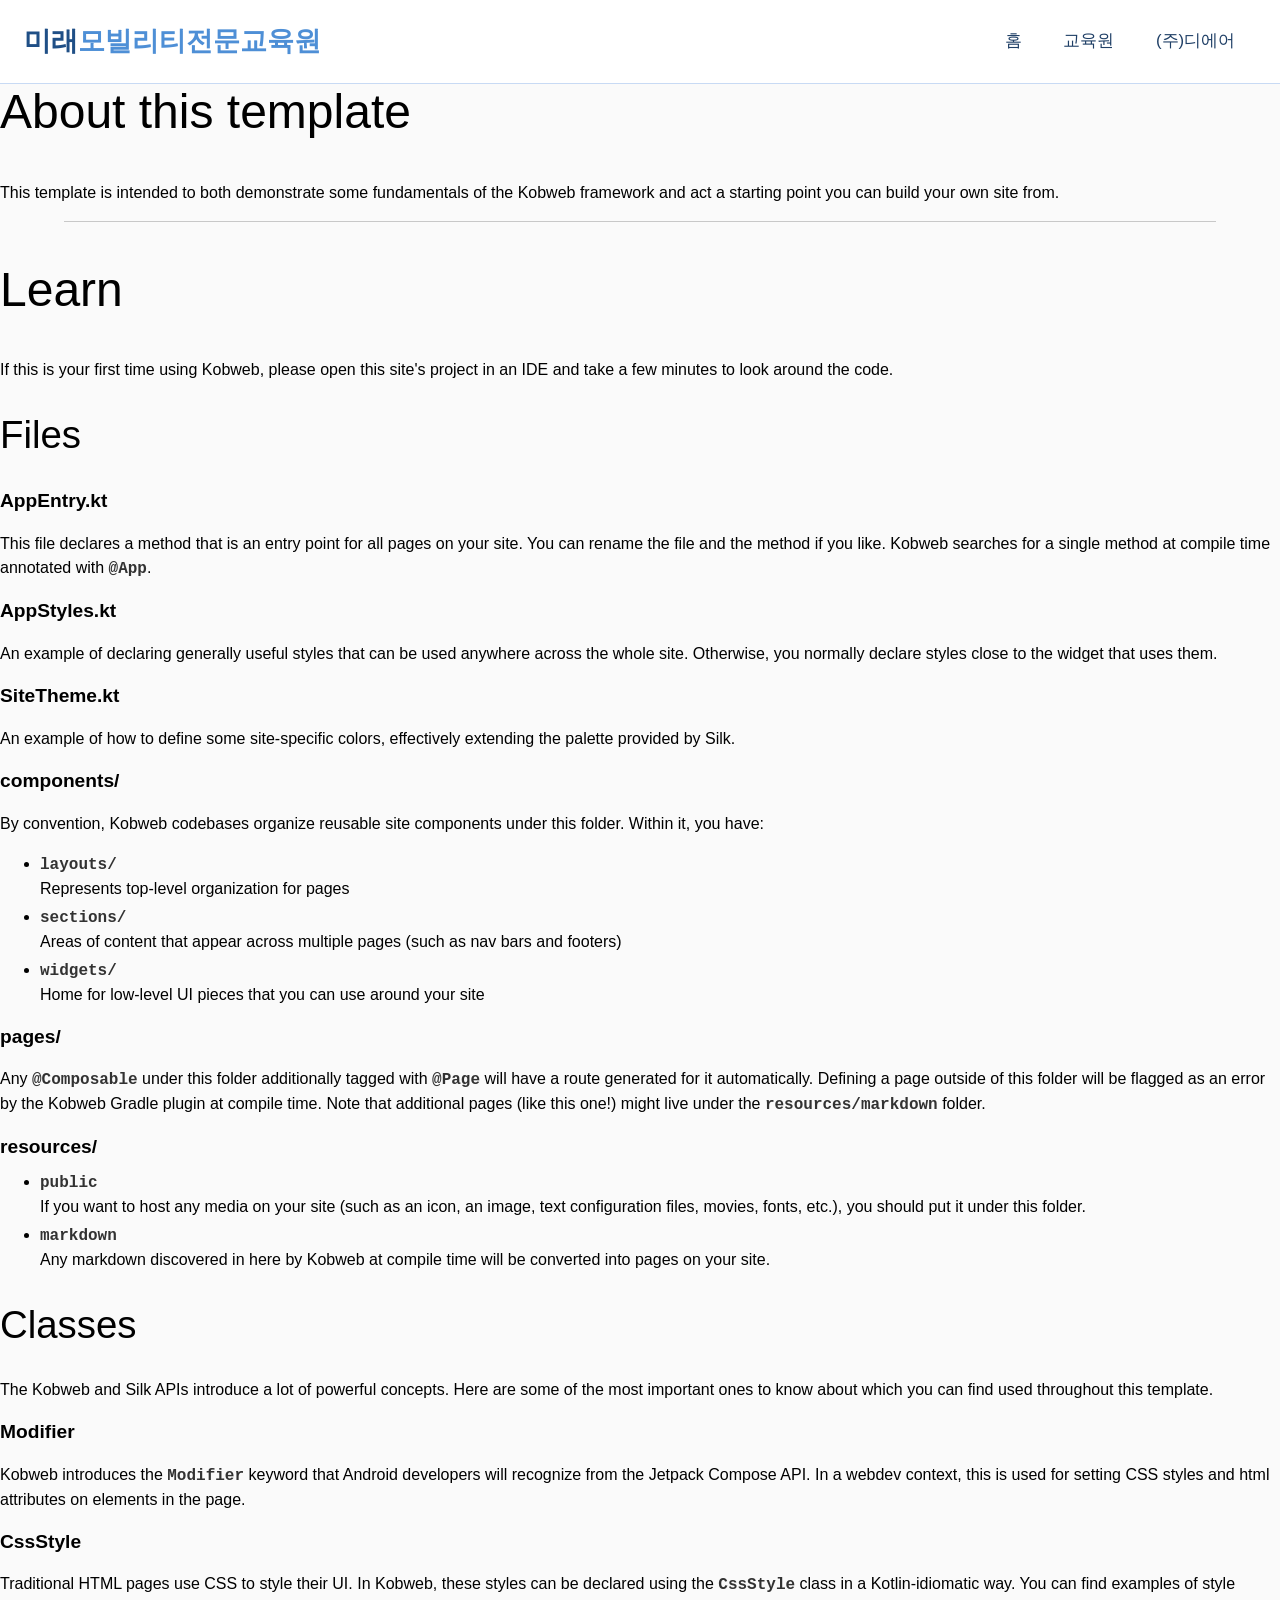
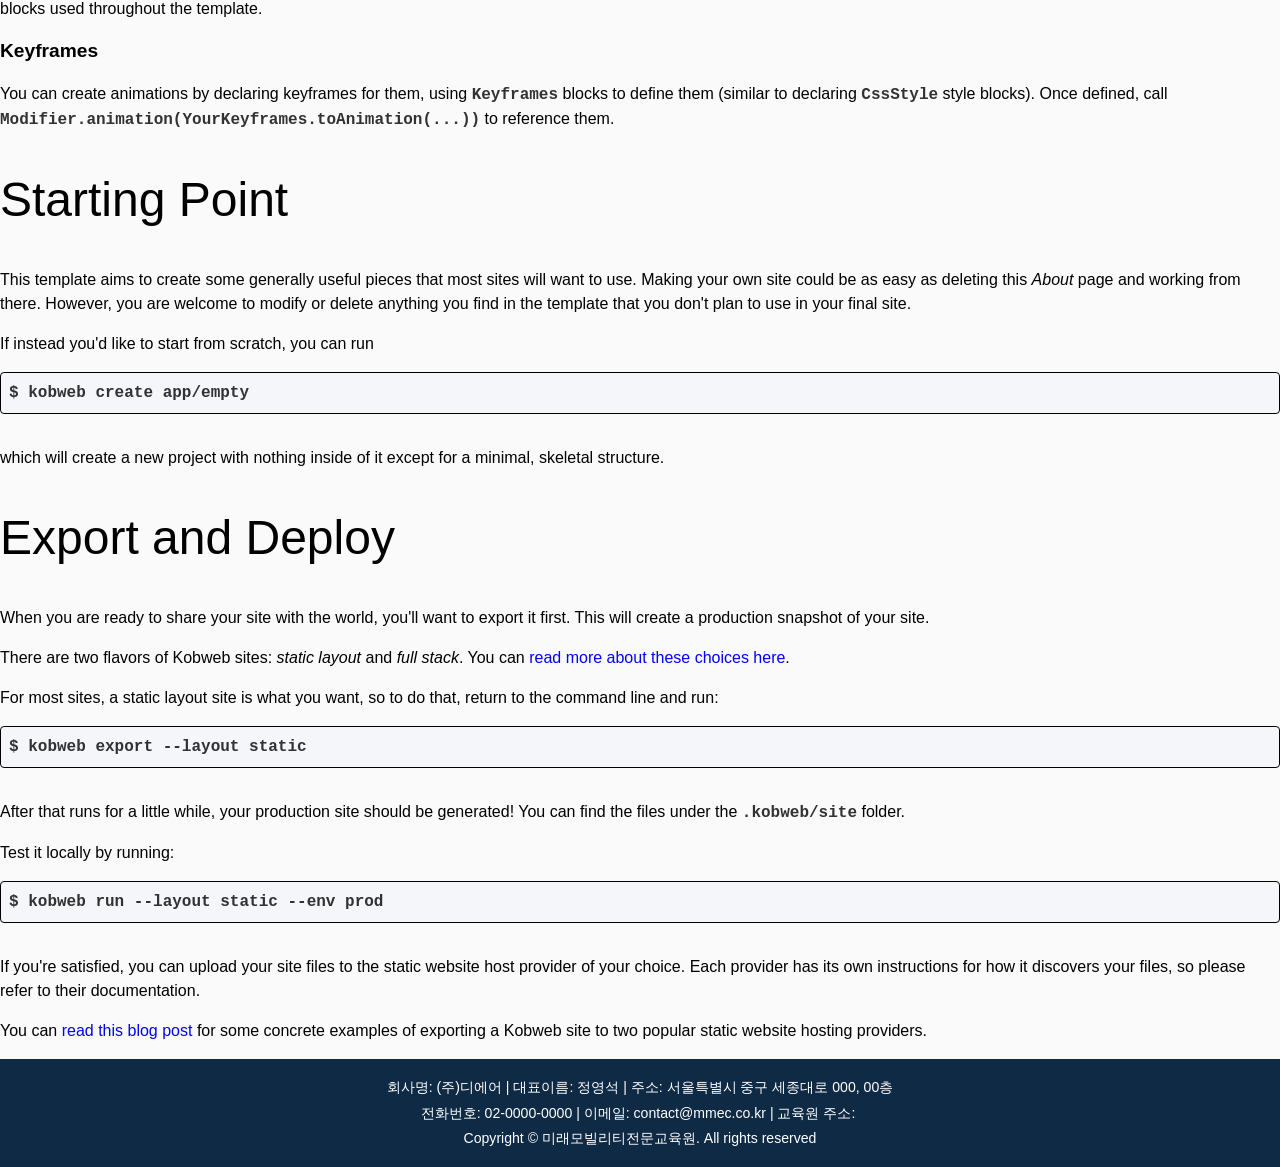
==== commit 30d525b4: "Add files via upload" ====
--- a/about.html
+++ b/about.html
@@ -3,9 +3,19 @@
  <head>
   <meta http-equiv="Content-Type" content="text/html; charset=UTF-8">
   <title>미래모빌리티전문교육원 - About</title>
-  <meta content="Powered by Kobweb" name="description">
+  <meta content="미래모빌리티전문교육원 공식 안내 사이트입니다." name="description">
   <link href="/favicon.ico" rel="icon">
   <meta content="width=device-width, initial-scale=1" name="viewport">
+  <meta content="website" property="og:type">
+  <meta content="미래모빌리티전문교육원" property="og:site_name">
+  <meta content="미래모빌리티전문교육원" property="og:title">
+  <meta content="미래모빌리티전문교육원 공식 안내 사이트입니다." property="og:description">
+  <meta content="ko_KR" property="og:locale">
+  <meta content="/kobweb-logo.png" property="og:image">
+  <meta content="summary_large_image" name="twitter:card">
+  <meta content="미래모빌리티전문교육원" name="twitter:title">
+  <meta content="미래모빌리티전문교육원 공식 안내 사이트입니다." name="twitter:description">
+  <meta content="/kobweb-logo.png" name="twitter:image">
  </head>
  <body>
   <div id="_kobweb-root" style="width: 100%; height: 100%;">
@@ -26,7 +36,7 @@
          <a class="silk-link silk-link-undecorated silk-link-uncolored header-menu-item header-menu-item_light" style="font-size: 1.05rem; font-weight: 500; color: rgb(31, 63, 102); padding: 0px 1.3rem;" href="/">홈</a>
         </div>
         <div class="kobweb-col kobweb-arrange-top kobweb-align-start" style="position: relative;">
-         <a class="silk-link silk-link-undecorated silk-link-uncolored header-menu-item header-menu-item_light" style="font-size: 1.05rem; font-weight: 500; color: rgb(31, 63, 102); padding: 0px 1.3rem;" href="/contact">회사정보</a>
+         <a class="silk-link silk-link-undecorated silk-link-uncolored header-menu-item header-menu-item_light" style="font-size: 1.05rem; font-weight: 500; color: rgb(31, 63, 102); padding: 0px 1.3rem;" href="/contact">교육원</a>
         </div>
         <div class="kobweb-col kobweb-arrange-top kobweb-align-start" style="position: relative;">
          <a class="silk-link silk-link-undecorated silk-link-uncolored header-menu-item header-menu-item_light" style="font-size: 1.05rem; font-weight: 500; color: rgb(31, 63, 102); padding: 0px 1.3rem;" href="https://www.d-air.co.kr/">(주)디에어</a>
@@ -97,7 +107,7 @@
      </div>
      <div class="kobweb-box kobweb-align-center" style="width: 100%; background-color: rgb(15, 42, 69); padding: 0px 0px 1.8rem;">
       <div class="kobweb-col kobweb-arrange-top kobweb-align-center-horiz" style="text-align: center; color: white; font-size: 0.88rem; padding: 1rem 0px 0px; line-height: 1.8;">
-       <span class="silk-span-text">회사명: (주)디에어 | 대표이름: 홍길동 | 주소: 서울특별시 중구 세종대로 000, 00층</span><span class="silk-span-text">전화번호: 02-0000-0000 | 이메일: contact@mmec.co.kr | 회사번호: 000-00-00000</span><span class="silk-span-text">Copyright © 미래모빌리티전문교육원. All rights reserved</span>
+       <span class="silk-span-text">회사명: (주)디에어 | 대표이름: 정영석 | 주소: 서울특별시 중구 세종대로 000, 00층</span><span class="silk-span-text" style="white-space: pre-wrap;">전화번호: 02-0000-0000 | 이메일: contact@mmec.co.kr | 교육원 주소: </span><span class="silk-span-text">Copyright © 미래모빌리티전문교육원. All rights reserved</span>
       </div>
      </div>
     </div>
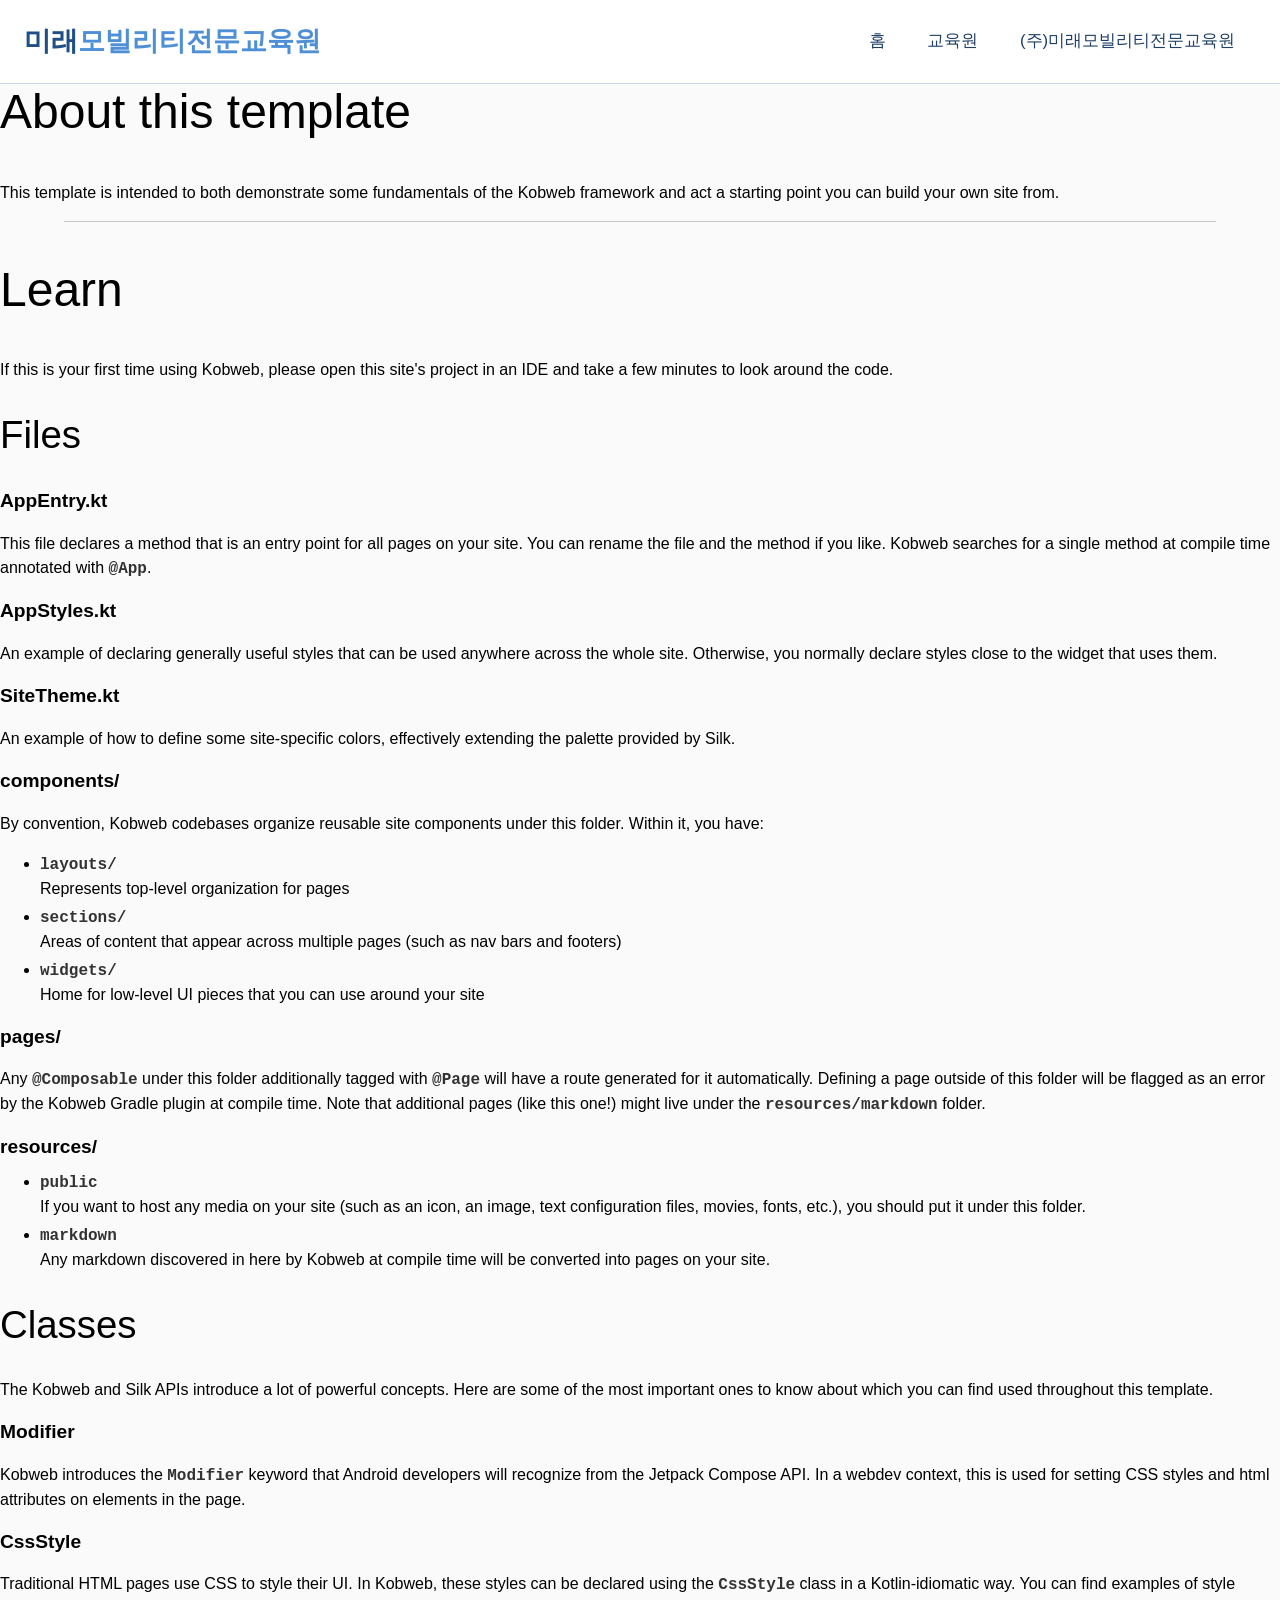
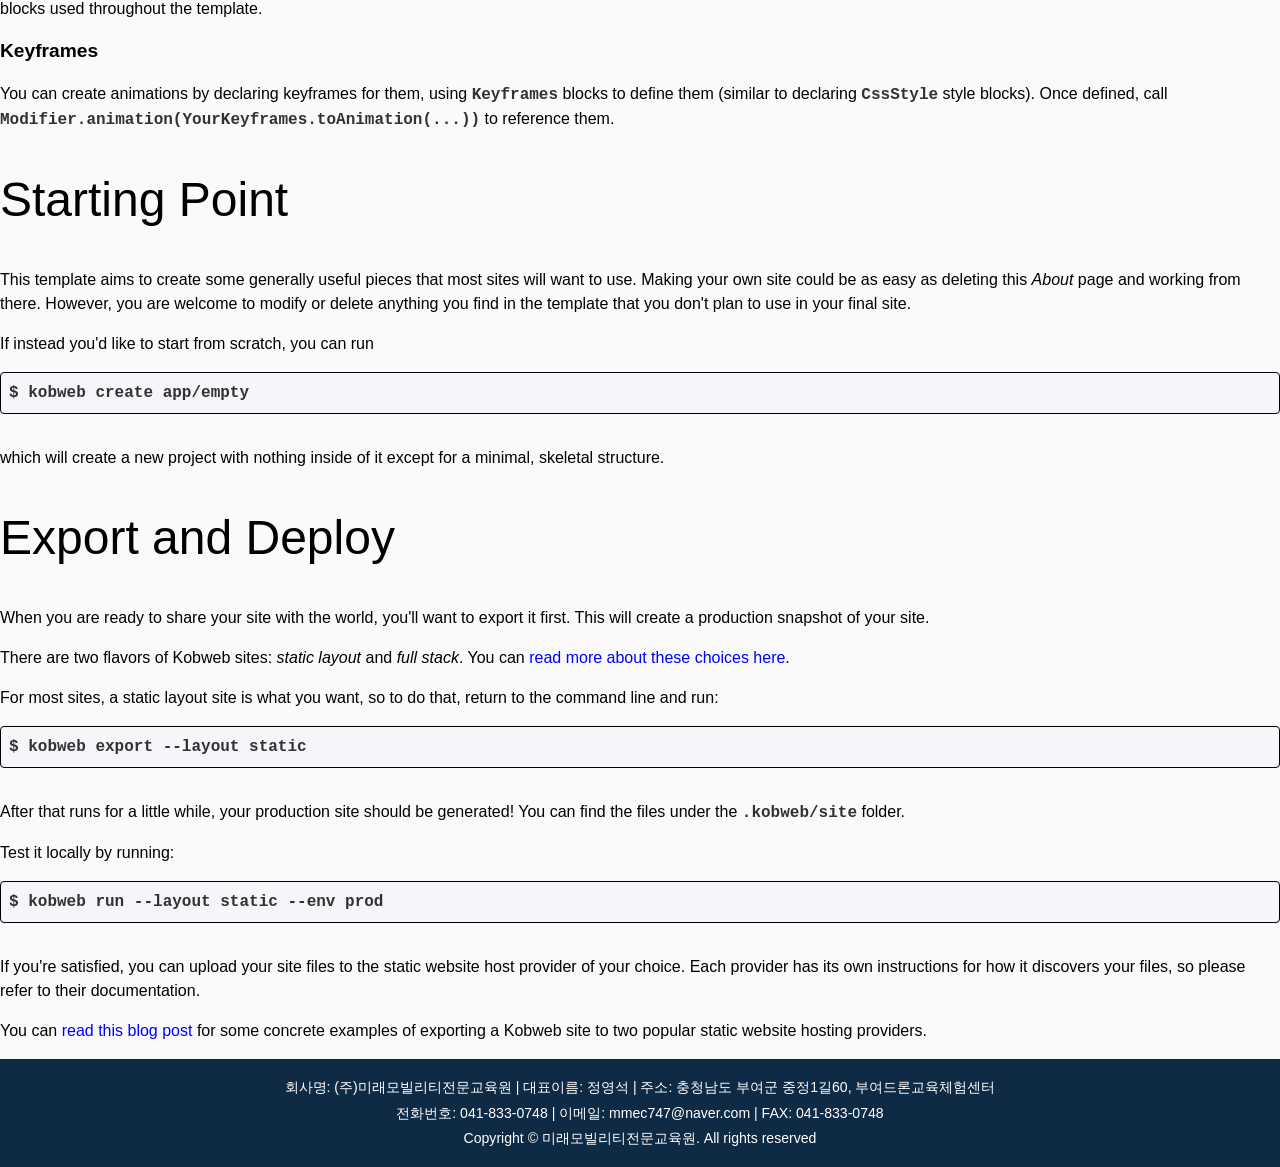
==== commit a4537b0b: "Add files via upload" ====
--- a/about.html
+++ b/about.html
@@ -3,18 +3,18 @@
  <head>
   <meta http-equiv="Content-Type" content="text/html; charset=UTF-8">
   <title>미래모빌리티전문교육원 - About</title>
-  <meta content="미래모빌리티전문교육원 공식 안내 사이트입니다." name="description">
+  <meta content="부여군에 위치한 드론 전문 교육원입니다." name="description">
   <link href="/favicon.ico" rel="icon">
   <meta content="width=device-width, initial-scale=1" name="viewport">
   <meta content="website" property="og:type">
   <meta content="미래모빌리티전문교육원" property="og:site_name">
   <meta content="미래모빌리티전문교육원" property="og:title">
-  <meta content="미래모빌리티전문교육원 공식 안내 사이트입니다." property="og:description">
+  <meta content="부여군에 위치한 드론 전문 교육원입니다." property="og:description">
   <meta content="ko_KR" property="og:locale">
   <meta content="/kobweb-logo.png" property="og:image">
   <meta content="summary_large_image" name="twitter:card">
   <meta content="미래모빌리티전문교육원" name="twitter:title">
-  <meta content="미래모빌리티전문교육원 공식 안내 사이트입니다." name="twitter:description">
+  <meta content="부여군에 위치한 드론 전문 교육원입니다." name="twitter:description">
   <meta content="/kobweb-logo.png" name="twitter:image">
  </head>
  <body>
@@ -39,7 +39,7 @@
          <a class="silk-link silk-link-undecorated silk-link-uncolored header-menu-item header-menu-item_light" style="font-size: 1.05rem; font-weight: 500; color: rgb(31, 63, 102); padding: 0px 1.3rem;" href="/contact">교육원</a>
         </div>
         <div class="kobweb-col kobweb-arrange-top kobweb-align-start" style="position: relative;">
-         <a class="silk-link silk-link-undecorated silk-link-uncolored header-menu-item header-menu-item_light" style="font-size: 1.05rem; font-weight: 500; color: rgb(31, 63, 102); padding: 0px 1.3rem;" href="https://www.d-air.co.kr/">(주)디에어</a>
+         <a class="silk-link silk-link-undecorated silk-link-uncolored header-menu-item header-menu-item_light" style="font-size: 1.05rem; font-weight: 500; color: rgb(31, 63, 102); padding: 0px 1.3rem;" href="https://www.d-air.co.kr/">(주)미래모빌리티전문교육원</a>
         </div>
        </div>
       </div>
@@ -107,7 +107,7 @@
      </div>
      <div class="kobweb-box kobweb-align-center" style="width: 100%; background-color: rgb(15, 42, 69); padding: 0px 0px 1.8rem;">
       <div class="kobweb-col kobweb-arrange-top kobweb-align-center-horiz" style="text-align: center; color: white; font-size: 0.88rem; padding: 1rem 0px 0px; line-height: 1.8;">
-       <span class="silk-span-text">회사명: (주)디에어 | 대표이름: 정영석 | 주소: 서울특별시 중구 세종대로 000, 00층</span><span class="silk-span-text" style="white-space: pre-wrap;">전화번호: 02-0000-0000 | 이메일: contact@mmec.co.kr | 교육원 주소: </span><span class="silk-span-text">Copyright © 미래모빌리티전문교육원. All rights reserved</span>
+       <span class="silk-span-text">회사명: (주)미래모빌리티전문교육원 | 대표이름: 정영석 | 주소: 충청남도 부여군 중정1길60, 부여드론교육체험센터</span><span class="silk-span-text">전화번호: 041-833-0748 | 이메일: mmec747@naver.com | FAX: 041-833-0748</span><span class="silk-span-text">Copyright © 미래모빌리티전문교육원. All rights reserved</span>
       </div>
      </div>
     </div>
